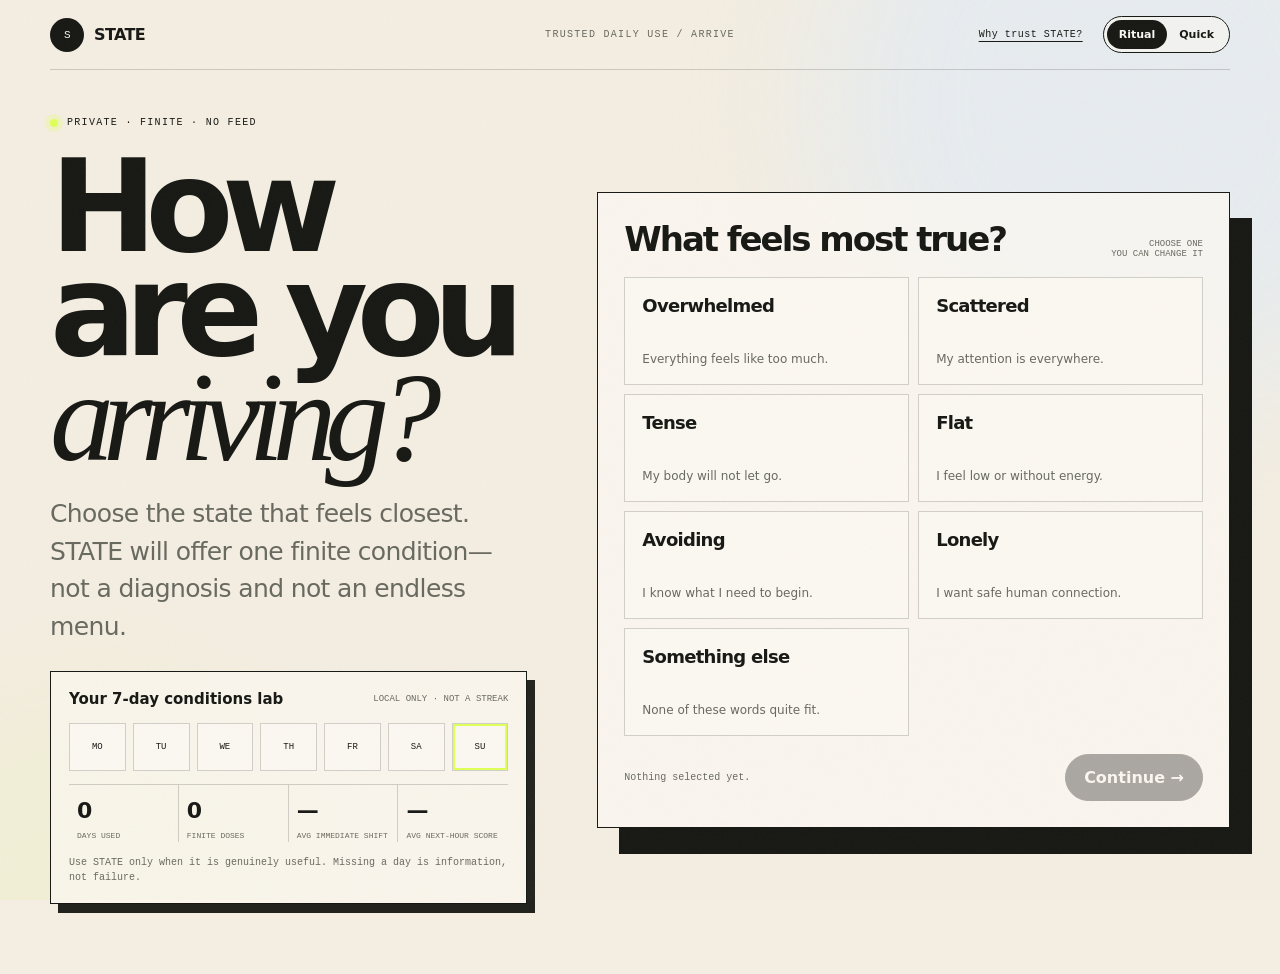
==== v65/index.html @ 9cf0ed74 "Build V6.5 trusted daily use experience" ====
<!doctype html>
<html lang="en">
<head>
  <meta charset="utf-8" />
  <meta name="viewport" content="width=device-width, initial-scale=1" />
  <meta name="description" content="STATE V6.5 Trusted Daily Use — one finite condition, transparent incentives, honest delayed evidence." />
  <meta name="theme-color" content="#f3ede1" />
  <title>STATE V6.5 — Trusted Daily Use</title>
  <style>
    :root{
      --paper:#f4eee2;--paper2:#fbf8f1;--ink:#171814;--muted:#68695f;--line:rgba(23,24,20,.18);
      --acid:#dfff57;--accent:#9bcaff;--accent2:#d8eaff;--shadow:0 28px 90px rgba(28,27,21,.14);
      --serif:Iowan Old Style,Baskerville,Georgia,serif;--mono:"SFMono-Regular",Consolas,monospace;
    }
    *{box-sizing:border-box}
    html{scroll-behavior:smooth}
    body{margin:0;background:var(--paper);color:var(--ink);font-family:Inter,ui-sans-serif,system-ui,-apple-system,"Segoe UI",sans-serif;min-height:100vh;overflow-x:hidden}
    button,input,textarea{font:inherit;color:inherit}
    button{cursor:pointer}
    a{color:inherit}
    .grain{position:fixed;inset:0;z-index:200;pointer-events:none;opacity:.035;background-image:url("data:image/svg+xml,%3Csvg xmlns='http://www.w3.org/2000/svg' width='180' height='180'%3E%3Cfilter id='n'%3E%3CfeTurbulence type='fractalNoise' baseFrequency='.82' numOctaves='3'/%3E%3C/filter%3E%3Crect width='100%25' height='100%25' filter='url(%23n)'/%3E%3C/svg%3E")}
    .ambient{position:fixed;inset:0;pointer-events:none;overflow:hidden}
    .ambient:before,.ambient:after{content:"";position:absolute;border-radius:50%;filter:blur(70px);opacity:.46;transition:background .5s ease}
    .ambient:before{width:48vw;height:48vw;background:var(--accent2);right:-12vw;top:-16vw}
    .ambient:after{width:34vw;height:34vw;background:rgba(223,255,87,.18);left:-10vw;bottom:-18vw}
    .shell{width:min(1180px,calc(100% - 40px));margin:auto;position:relative;z-index:1}
    .topbar{height:70px;display:grid;grid-template-columns:1fr auto 1fr;align-items:center;border-bottom:1px solid var(--line);position:relative;z-index:20}.top-actions{justify-self:end;display:flex;align-items:center;gap:9px}.trust-button{border:0;background:transparent;padding:9px 11px;font:10px var(--mono);letter-spacing:.05em;text-decoration:underline;text-underline-offset:4px}
    .brand{display:flex;align-items:center;gap:10px;font-weight:900;letter-spacing:-.04em}
    .mark{width:34px;height:34px;border-radius:50%;display:grid;place-items:center;background:var(--ink);color:var(--paper2);font:11px var(--mono)}
    .chapter{font:10px var(--mono);letter-spacing:.13em;text-transform:uppercase;color:var(--muted)}
    .mode-toggle{display:flex;border:1px solid var(--ink);border-radius:999px;padding:3px;background:rgba(251,248,241,.6)}
    .mode-toggle button{border:0;background:transparent;border-radius:999px;padding:8px 12px;font-size:11px;font-weight:850}
    .mode-toggle button.active{background:var(--ink);color:var(--paper2)}
    .screen{min-height:calc(100vh - 70px);display:grid;align-items:center;padding:46px 0 70px}
    .screen.hidden{display:none}
    .arrival-grid{display:grid;grid-template-columns:.86fr 1.14fr;gap:70px;align-items:center}
    .eyebrow,.micro{font:10px/1.45 var(--mono);letter-spacing:.13em;text-transform:uppercase}
    .eyebrow{display:flex;align-items:center;gap:9px}
    .eyebrow:before{content:"";width:8px;height:8px;border-radius:50%;background:var(--acid);box-shadow:0 0 0 5px rgba(223,255,87,.24)}
    h1{font-size:clamp(70px,10vw,132px);line-height:.82;letter-spacing:-.09em;margin:24px 0}
    h1 em{font-family:var(--serif);font-weight:400}
    .lead{font-size:clamp(19px,2vw,25px);line-height:1.5;color:var(--muted);letter-spacing:-.025em;max-width:650px}
    .selector{border:1px solid var(--ink);background:rgba(251,248,241,.78);box-shadow:22px 26px 0 var(--ink);padding:26px}
    .selector-head{display:flex;justify-content:space-between;gap:20px;align-items:end;margin-bottom:18px}
    .selector-head h2{font-size:34px;letter-spacing:-.06em;margin:0}
    .selector-head span{font:9px var(--mono);color:var(--muted);text-align:right}
    .state-list{display:grid;grid-template-columns:1fr 1fr;gap:9px}
    .state-card{border:1px solid var(--line);background:var(--paper2);padding:17px;text-align:left;min-height:108px;display:flex;flex-direction:column;justify-content:space-between;transition:.18s;position:relative}
    .state-card:hover{transform:translateY(-2px);border-color:var(--ink)}
    .state-card:focus-visible{outline:3px solid var(--acid);outline-offset:3px}
    .state-card.selected{background:var(--accent);border-color:var(--ink);box-shadow:6px 7px 0 var(--ink)}
    .state-card.selected:after{content:"✓";position:absolute;right:13px;top:11px;width:24px;height:24px;border-radius:50%;background:var(--ink);color:var(--paper2);display:grid;place-items:center;font-size:11px}
    .state-card strong{font-size:18px;letter-spacing:-.04em}
    .state-card span{font-size:12px;color:var(--muted);line-height:1.35;max-width:190px}
    .other-input{display:none;margin-top:10px}
    .other-input.show{display:block}
    .other-input textarea{width:100%;min-height:84px;border:1px solid var(--ink);background:var(--paper2);padding:13px;resize:vertical}
    .selector-actions{display:flex;align-items:center;justify-content:space-between;gap:14px;margin-top:18px}
    .hint{font:10px var(--mono);color:var(--muted)}
    .button{border:1px solid var(--ink);border-radius:999px;background:transparent;padding:13px 18px;font-weight:850;transition:.18s}
    .button:hover:not(:disabled){transform:translateY(-2px)}
    .button.primary{background:var(--ink);color:var(--paper2)}
    .button.acid{background:var(--acid)}
    .button:disabled{opacity:.35;cursor:not-allowed}
    .recognition-grid,.recommend-grid,.return-grid{display:grid;grid-template-columns:1fr 1fr;gap:64px;align-items:center}
    .recognition-copy h2,.recommend-copy h2,.return-copy h2{font-size:clamp(56px,7vw,94px);line-height:.9;letter-spacing:-.08em;margin:22px 0}
    .recognition-copy p,.recommend-copy p,.return-copy p{font-size:19px;line-height:1.6;color:var(--muted)}
    .room-scene{height:600px;border:1px solid var(--ink);position:relative;overflow:hidden;background:linear-gradient(160deg,var(--accent2),var(--paper2) 72%);box-shadow:var(--shadow)}
    .window{position:absolute;left:8%;top:9%;width:46%;height:44%;border:2px solid var(--ink);background:linear-gradient(145deg,#dbeeff,#f7efcc)}
    .window:before,.window:after{content:"";position:absolute;background:var(--ink)}
    .window:before{width:2px;height:100%;left:50%}.window:after{height:2px;width:100%;top:50%}
    .light{position:absolute;left:25%;top:31%;width:75%;height:55%;background:linear-gradient(130deg,rgba(255,244,195,.6),transparent 65%);clip-path:polygon(0 0,100% 33%,88% 100%,12% 82%)}
    .bench{position:absolute;left:12%;right:12%;bottom:15%;height:16%;background:#bc835f;border:2px solid var(--ink);box-shadow:12px 14px 0 var(--ink)}
    .vessel{position:absolute;right:16%;bottom:24%;width:168px;height:248px;border:2px solid var(--ink);border-radius:84px 84px 28px 28px;background:linear-gradient(150deg,var(--paper2),var(--accent));box-shadow:14px 17px 0 var(--ink);display:flex;flex-direction:column;align-items:center;justify-content:center;text-align:center;padding:16px;transform:rotate(2deg)}
    .vessel:before{content:"";position:absolute;top:-26px;width:70px;height:36px;border:2px solid var(--ink);background:var(--paper2)}
    .vessel small{font:9px var(--mono)}.vessel b{font-size:38px;letter-spacing:-.07em;margin:14px 0 0}.vessel strong{font:82px/.8 var(--serif);font-weight:400}.vessel span{font:9px var(--mono)}
    .recommend-card{border:1px solid var(--ink);background:var(--paper2);padding:28px;box-shadow:18px 21px 0 var(--ink)}
    .formula-lockup{display:grid;grid-template-columns:1fr auto;align-items:end;border-bottom:1px solid var(--line);padding-bottom:22px}
    .formula-lockup strong{font-size:56px;line-height:.85;letter-spacing:-.075em}
    .formula-lockup .number{font:96px/.75 var(--serif)}
    .formula-unit{margin:18px 0;font:10px var(--mono);letter-spacing:.1em}
    .dose-options{display:grid;grid-template-columns:1fr 1fr;gap:9px;margin-top:24px}
    .dose-option{border:1px solid var(--ink);background:transparent;padding:17px;text-align:left}
    .dose-option.active{background:var(--acid);box-shadow:5px 6px 0 var(--ink)}
    .dose-option strong{display:block}.dose-option span{font-size:12px;color:var(--muted)}
    .science-drawer{margin-top:14px;border-top:1px solid var(--line)}
    .science-drawer summary{list-style:none;padding:16px 0;font-weight:850;cursor:pointer}
    .science-drawer summary::-webkit-details-marker{display:none}
    .science-content{display:grid;grid-template-columns:1fr 1fr;gap:12px;padding-bottom:8px}
    .science-block{border:1px solid var(--line);padding:15px;background:rgba(155,202,255,.14)}
    .science-block b{display:block;margin-bottom:8px}.science-block p,.science-block a{font-size:12px;line-height:1.55;color:var(--muted)}
    .before-box{margin:20px 0 0;border-top:1px solid var(--line);padding-top:18px}
    .range-row{display:grid;grid-template-columns:1fr 44px;align-items:center;gap:12px}
    input[type="range"]{width:100%;accent-color:var(--ink)}
    output{width:42px;height:42px;border:1px solid var(--ink);border-radius:50%;display:grid;place-items:center;font-weight:900}
    .practice{position:fixed;inset:0;z-index:500;background:#10130f;color:#f8f4ea;display:grid;grid-template-rows:auto 1fr auto;padding:24px 28px;overflow:hidden}
    .practice.hidden{display:none}
    .practice-top,.practice-bottom{display:flex;align-items:center;justify-content:space-between;gap:20px}
    .practice-brand{display:flex;align-items:center;gap:9px;font-weight:900}
    .practice-brand i{width:30px;height:30px;border-radius:50%;background:var(--acid);color:#10130f;display:grid;place-items:center;font:10px var(--mono);font-style:normal}
    .practice-time{font:13px var(--mono);letter-spacing:.12em}
    .practice-exit{border:0;background:transparent;color:rgba(248,244,234,.7);font-size:12px}
    .practice-main{display:grid;place-items:center;text-align:center;min-height:0}
    .practice-core{display:flex;flex-direction:column;align-items:center}
    .orb-wrap{width:min(55vh,420px);height:min(55vh,420px);display:grid;place-items:center;position:relative}
    .orb-ring{position:absolute;inset:0;border:1px solid rgba(248,244,234,.25);border-radius:50%}
    .orb-ring:before,.orb-ring:after{content:"";position:absolute;border-radius:50%;border:1px solid rgba(248,244,234,.15)}
    .orb-ring:before{inset:13%}.orb-ring:after{inset:28%}
    .orb{width:48%;height:48%;border-radius:50%;background:radial-gradient(circle at 35% 30%,#eef8ff,var(--accent));box-shadow:0 0 80px rgba(155,202,255,.35);transition:transform 1s linear,background .5s}
    .practice[data-phase="inhale"] .orb{transform:scale(1.42)}
    .practice[data-phase="exhale"] .orb{transform:scale(.82)}
    .phase{position:absolute;display:grid;gap:5px}
    .phase span{font:10px var(--mono);letter-spacing:.16em}.phase strong{font:74px/.8 var(--serif);font-weight:400}
    .practice-guidance{font:clamp(24px,3vw,42px)/1.15 var(--serif);max-width:800px;margin:22px 0 0}
    .practice-sub{font-size:13px;color:rgba(248,244,234,.55);margin-top:12px}
    .practice-bottom{justify-content:center}
    .practice .button{border-color:#f8f4ea;color:#f8f4ea}
    .practice .button.acid{border-color:#10130f;color:#10130f}
    .return-card{border:1px solid var(--ink);background:var(--paper2);padding:28px;box-shadow:18px 21px 0 var(--ink)}
    .question{margin-bottom:22px}
    .question label,.question legend{display:block;font-weight:850;margin-bottom:10px}
    .score-row{display:grid;grid-template-columns:repeat(5,1fr);gap:7px}
    .score-row input{position:absolute;opacity:0}
    .score-row span{height:46px;border:1px solid var(--line);display:grid;place-items:center}
    .score-row input:checked+span{background:var(--acid);border-color:var(--ink)}
    textarea.note{width:100%;min-height:90px;border:1px solid var(--ink);background:var(--paper);padding:13px;resize:vertical}
    .door-stage{height:560px;position:relative;background:linear-gradient(160deg,var(--accent2),var(--paper2));border:1px solid var(--ink);overflow:hidden}
    .open-door{position:absolute;left:50%;bottom:0;transform:translateX(-50%);width:210px;height:380px;border:3px solid var(--ink);border-bottom:0;border-radius:105px 105px 0 0;background:#12140f;box-shadow:0 0 0 16px rgba(255,255,255,.28),0 0 100px rgba(223,255,87,.35)}
    .open-door:after{content:"";position:absolute;inset:28px;background:linear-gradient(180deg,#dfff57,#fff5bc 58%,#f5b779)}
    .door-floor{position:absolute;left:0;right:0;bottom:0;height:23%;background:#c7916d;border-top:2px solid var(--ink)}
    .final{position:fixed;inset:0;z-index:800;background:#11140f;color:#f8f4ea;display:grid;place-items:center;text-align:center;padding:30px}
    .final.hidden{display:none}
    .final h2{font:clamp(60px,10vw,120px)/.88 var(--serif);letter-spacing:-.06em;margin:24px 0}
    .final p{color:rgba(248,244,234,.65);font-size:18px;line-height:1.6}
    .toast{position:fixed;left:50%;bottom:22px;transform:translate(-50%,20px);background:var(--ink);color:var(--paper2);padding:12px 16px;border-radius:999px;font-size:12px;opacity:0;pointer-events:none;transition:.2s;z-index:1000}
    .toast.show{opacity:1;transform:translate(-50%,0)}
    @media(max-width:900px){
      .topbar{grid-template-columns:1fr auto}.chapter{display:none}
      .arrival-grid,.recognition-grid,.recommend-grid,.return-grid{grid-template-columns:1fr;gap:34px}
      .screen{align-items:start;padding-top:35px}.room-scene,.door-stage{height:470px}
      .state-list{grid-template-columns:1fr}.selector{box-shadow:10px 12px 0 var(--ink)}
      h1{font-size:clamp(64px,18vw,100px)}.mode-toggle button{padding:8px}
      .science-content,.dose-options{grid-template-columns:1fr}
    }
    @media(max-width:560px){
      .shell{width:min(100% - 24px,1180px)}.topbar{height:62px}
      .mode-toggle button{font-size:9px}.screen{min-height:calc(100vh - 62px)}
      .selector{padding:18px}.selector-head{display:block}.selector-head span{display:block;text-align:left;margin-top:8px}
      .recognition-copy h2,.recommend-copy h2,.return-copy h2{font-size:56px}
      .room-scene{height:390px}.vessel{width:130px;height:205px;right:10%}.vessel strong{font-size:64px}
      .practice{padding:18px 14px}.practice-top{align-items:flex-start}.practice-bottom{flex-wrap:wrap}
      .orb-wrap{width:86vw;height:86vw}.practice-guidance{font-size:26px}
    }
    @media(prefers-reduced-motion:reduce){*{scroll-behavior:auto!important;animation:none!important;transition:none!important}.orb{transition:none}}

    .evidence-card{margin-top:26px;border:1px solid var(--ink);background:rgba(251,248,241,.7);padding:18px;max-width:650px;box-shadow:8px 9px 0 rgba(23,24,20,.95)}
    .evidence-head{display:flex;align-items:center;justify-content:space-between;gap:15px}.evidence-head b{font-size:15px}.evidence-head span{font:9px var(--mono);color:var(--muted)}
    .week-dots{display:grid;grid-template-columns:repeat(7,1fr);gap:7px;margin:15px 0 13px}.week-day{min-height:48px;border:1px solid var(--line);display:grid;place-items:center;text-align:center;background:var(--paper2);font:9px/1.25 var(--mono);position:relative}.week-day.used{background:var(--accent);border-color:var(--ink)}.week-day.today{box-shadow:inset 0 0 0 2px var(--acid)}
    .evidence-metrics{display:grid;grid-template-columns:repeat(4,1fr);border-top:1px solid var(--line)}.evidence-metric{padding:13px 8px 0;border-right:1px solid var(--line)}.evidence-metric:last-child{border-right:0}.evidence-metric strong{display:block;font-size:22px;letter-spacing:-.05em}.evidence-metric span{font:8px var(--mono);color:var(--muted);text-transform:uppercase}
    .evidence-note{font:10px/1.5 var(--mono);color:var(--muted);margin:13px 0 0}
    .followup-card{margin-top:18px;border:1px solid var(--ink);background:var(--ink);color:var(--paper2);padding:18px;max-width:650px;box-shadow:8px 9px 0 var(--acid)}.followup-card.hidden{display:none}.followup-card h3{font:32px/1 var(--serif);font-weight:400;margin:11px 0}.followup-card p{color:rgba(251,248,241,.66);line-height:1.5;margin:8px 0}.hour-score{display:grid;grid-template-columns:repeat(5,1fr);gap:6px;margin:15px 0}.hour-score button{border:1px solid rgba(251,248,241,.36);background:transparent;color:var(--paper2);min-height:44px}.hour-score button.selected{background:var(--acid);color:var(--ink);border-color:var(--acid)}.followup-card textarea{width:100%;min-height:64px;background:rgba(255,255,255,.06);border:1px solid rgba(251,248,241,.36);color:var(--paper2);padding:11px;resize:vertical}.followup-card .button{border-color:var(--paper2);color:var(--paper2);margin-top:10px}.followup-card .button:disabled{opacity:.3}.followup-wait{font:10px var(--mono);color:var(--acid);margin-top:12px}
    .trust-overlay{position:fixed;inset:0;z-index:1200;background:rgba(17,20,15,.82);backdrop-filter:blur(15px);display:grid;place-items:center;padding:22px}.trust-overlay.hidden{display:none}.trust-sheet{width:min(980px,100%);max-height:min(860px,92vh);overflow:auto;background:var(--paper2);border:1px solid var(--ink);box-shadow:22px 26px 0 var(--ink);padding:30px;position:relative}.trust-close{position:sticky;float:right;top:0;width:42px;height:42px;border:1px solid var(--ink);border-radius:50%;background:var(--paper2);z-index:2}.trust-hero{padding:18px 0 30px;border-bottom:1px solid var(--line)}.trust-hero h2{font-size:clamp(50px,7vw,88px);line-height:.86;letter-spacing:-.075em;margin:15px 0}.trust-hero p{font-size:19px;line-height:1.55;color:var(--muted);max-width:760px}.trust-grid{display:grid;grid-template-columns:repeat(3,1fr);gap:9px;margin:22px 0}.trust-principle{border:1px solid var(--ink);padding:17px;min-height:165px}.trust-principle:nth-child(1),.trust-principle:nth-child(4){background:var(--accent2)}.trust-principle:nth-child(2),.trust-principle:nth-child(5){background:#eef4c7}.trust-principle:nth-child(3),.trust-principle:nth-child(6){background:#f5d6ca}.trust-principle span{font:9px var(--mono)}.trust-principle b{display:block;font-size:22px;letter-spacing:-.05em;margin:16px 0 8px}.trust-principle p{font-size:13px;line-height:1.5;margin:0;color:var(--muted)}.data-contract{border:1px solid var(--ink);display:grid;grid-template-columns:1fr 1fr;margin-top:18px}.data-contract>div{padding:20px}.data-contract>div:first-child{border-right:1px solid var(--ink);background:#dff0df}.data-contract>div:last-child{background:#f3d0c7}.data-contract h3{font-size:25px;letter-spacing:-.05em;margin:0 0 13px}.data-contract ul{padding-left:18px;line-height:1.65;color:var(--muted)}
    .trust-footer{display:flex;justify-content:space-between;gap:18px;align-items:center;border-top:1px solid var(--line);padding-top:20px;margin-top:22px}.trust-footer p{font:10px/1.5 var(--mono);color:var(--muted);max-width:620px}
    .immediate-label{font-size:12px;color:var(--muted);margin-top:6px}
    @media(max-width:900px){.top-actions{gap:2px}.trust-button{display:none}.evidence-metrics{grid-template-columns:1fr 1fr}.evidence-metric:nth-child(2){border-right:0}.evidence-metric:nth-child(-n+2){padding-bottom:10px;border-bottom:1px solid var(--line)}.trust-grid{grid-template-columns:1fr 1fr}.data-contract{grid-template-columns:1fr}.data-contract>div:first-child{border-right:0;border-bottom:1px solid var(--ink)}}
    @media(max-width:560px){.evidence-card,.followup-card{box-shadow:5px 6px 0 var(--ink)}.week-day{min-height:40px}.trust-sheet{padding:18px;box-shadow:10px 12px 0 var(--ink)}.trust-grid{grid-template-columns:1fr}.trust-footer{display:block}.topbar{grid-template-columns:1fr auto}.top-actions{grid-column:2}.mode-toggle button{padding:8px 7px}}

  </style>
</head>
<body>
<div class="grain"></div><div class="ambient"></div>
<div class="shell">
  <header class="topbar">
    <div class="brand"><span class="mark">S</span><span>STATE</span></div>
    <div class="chapter" id="chapter">TRUSTED DAILY USE / ARRIVE</div>
    <div class="top-actions">
      <button class="trust-button" type="button" id="openTrust">Why trust STATE?</button>
      <div class="mode-toggle" aria-label="Experience mode">
        <button type="button" class="active" data-mode="ritual">Ritual</button>
        <button type="button" data-mode="quick">Quick</button>
      </div>
    </div>
  </header>

  <main>
    <section class="screen" id="arrival">
      <div class="arrival-grid">
        <div>
          <div class="eyebrow">PRIVATE · FINITE · NO FEED</div>
          <h1>How are you<br><em>arriving?</em></h1>
          <p class="lead">Choose the state that feels closest. STATE will offer one finite condition—not a diagnosis and not an endless menu.</p>
          <section class="evidence-card" aria-label="Private seven-day evidence">
            <div class="evidence-head"><b>Your 7-day conditions lab</b><span>LOCAL ONLY · NOT A STREAK</span></div>
            <div class="week-dots" id="weekDots"></div>
            <div class="evidence-metrics">
              <div class="evidence-metric"><strong id="metricDays">0</strong><span>days used</span></div>
              <div class="evidence-metric"><strong id="metricSessions">0</strong><span>finite doses</span></div>
              <div class="evidence-metric"><strong id="metricShift">—</strong><span>avg immediate shift</span></div>
              <div class="evidence-metric"><strong id="metricHour">—</strong><span>avg next-hour score</span></div>
            </div>
            <p class="evidence-note" id="evidenceInsight">Use STATE only when it is genuinely useful. Missing a day is information, not failure.</p>
          </section>
          <section class="followup-card hidden" id="followupCard" aria-live="polite">
            <div class="micro" style="color:var(--acid)">DELAYED EVIDENCE · THE HONEST PART</div>
            <h3>How was the hour after <span id="followupFormula">your dose</span>?</h3>
            <p id="followupContext">Do not rate the promise. Rate the hour you actually lived.</p>
            <div class="hour-score" id="hourScore" aria-label="Next-hour usefulness score">
              <button type="button" data-hour-score="1">1</button><button type="button" data-hour-score="2">2</button><button type="button" data-hour-score="3">3</button><button type="button" data-hour-score="4">4</button><button type="button" data-hour-score="5">5</button>
            </div>
            <textarea id="hourNote" placeholder="What happened in the real hour? (optional)"></textarea>
            <button class="button" type="button" id="saveHourReview" disabled>Save next-hour review</button>
            <div class="followup-wait" id="followupWait"></div>
          </section>
        </div>
        <div class="selector">
          <div class="selector-head"><h2>What feels most true?</h2><span>CHOOSE ONE<br>YOU CAN CHANGE IT</span></div>
          <div class="state-list" id="stateList">
            <button class="state-card" data-state="overwhelmed"><strong>Overwhelmed</strong><span>Everything feels like too much.</span></button>
            <button class="state-card" data-state="scattered"><strong>Scattered</strong><span>My attention is everywhere.</span></button>
            <button class="state-card" data-state="tense"><strong>Tense</strong><span>My body will not let go.</span></button>
            <button class="state-card" data-state="flat"><strong>Flat</strong><span>I feel low or without energy.</span></button>
            <button class="state-card" data-state="avoidant"><strong>Avoiding</strong><span>I know what I need to begin.</span></button>
            <button class="state-card" data-state="lonely"><strong>Lonely</strong><span>I want safe human connection.</span></button>
            <button class="state-card" data-state="other"><strong>Something else</strong><span>None of these words quite fit.</span></button>
          </div>
          <div class="other-input" id="otherInput"><textarea id="otherText" placeholder="A few private words about what is here…"></textarea></div>
          <div class="selector-actions">
            <span class="hint" id="selectionHint">Nothing selected yet.</span>
            <button class="button primary" id="continueButton" disabled>Continue →</button>
          </div>
        </div>
      </div>
    </section>

    <section class="screen hidden" id="recognition">
      <div class="recognition-grid">
        <div class="recognition-copy">
          <div class="eyebrow">RECOGNITION BEFORE ADVICE</div>
          <h2 id="recognitionTitle">You do not need to solve everything from here.</h2>
          <p id="recognitionText">Let us create a little more space before deciding what comes next.</p>
          <div style="display:flex;gap:10px;flex-wrap:wrap;margin-top:28px">
            <button class="button" id="backToStates">← Choose again</button>
            <button class="button primary" id="seeCondition">See one condition →</button>
          </div>
        </div>
        <div class="room-scene" aria-hidden="true">
          <div class="window"></div><div class="light"></div><div class="bench"></div>
          <div class="vessel"><small>STATE / DAILY DOSE</small><b id="sceneName">CALM</b><strong id="sceneNumber">10</strong><span id="sceneUnit">GUIDED EXHALE</span></div>
        </div>
      </div>
    </section>

    <section class="screen hidden" id="recommendation">
      <div class="recommend-grid">
        <div class="recommend-copy">
          <div class="eyebrow">ONE RECOMMENDED CONDITION</div>
          <h2 id="recommendTitle">Create a little more space.</h2>
          <p id="recommendDescription">A gentle body-first practice using a comfortable longer exhale, sensory orientation and a clear return.</p>
          <button class="button" id="backRecognition">← Back</button>
        </div>
        <div class="recommend-card">
          <div class="formula-lockup"><strong id="formulaName">CALM</strong><span class="number" id="formulaNumber">10</span></div>
          <div class="formula-unit" id="formulaUnit">GUIDED EXHALE · 10 MINUTES</div>
          <div class="dose-options" id="doseOptions">
            <button class="dose-option active" data-seconds="60"><strong>Quick dose</strong><span>60 seconds</span></button>
            <button class="dose-option" data-seconds="600"><strong>Full dose</strong><span id="fullDoseLabel">10 minutes</span></button>
          </div>
          <div class="before-box">
            <label for="beforeIntensity"><strong>How intense is this state now?</strong></label>
            <div class="range-row"><input id="beforeIntensity" type="range" min="1" max="10" value="7"><output id="beforeValue">7</output></div>
          </div>
          <details class="science-drawer">
            <summary>Understand why + sources ↓</summary>
            <div class="science-content">
              <div class="science-block"><b>Likely mechanism</b><p id="scienceClaim">A comfortable longer exhale may influence breathing pace and cardiac autonomic regulation. Individual comfort matters.</p><a id="scienceSource" href="https://pubmed.ncbi.nlm.nih.gov/36630953/" target="_blank" rel="noreferrer">Source example ↗</a></div>
              <div class="science-block"><b>Not measured</b><p>STATE did not measure hormones, neurotransmitters or brain activation. Your rating is personal evidence, not a medical result.</p></div>
            </div>
          </details>
          <button class="button acid" id="beginDose" style="width:100%;margin-top:20px">Begin 60-second dose →</button>
        </div>
      </div>
    </section>

    <section class="screen hidden" id="return">
      <div class="return-grid">
        <div class="return-copy">
          <div class="eyebrow">RETURN TO REAL LIFE</div>
          <h2>What<br><em>changed?</em></h2>
          <p>No forced positivity. A useful system learns from the sessions that did not help, too.</p>
        </div>
        <form class="return-card" id="reflectionForm">
          <div class="question"><label for="afterIntensity">How intense is the state now?</label><div class="range-row"><input id="afterIntensity" type="range" min="1" max="10" value="5"><output id="afterValue">5</output></div></div>
          <fieldset class="question" style="border:0;padding:0"><legend>How useful does this dose feel right now?</legend><p class="immediate-label">The next-hour result is asked later, when you can answer honestly.</p><div class="score-row">
            <label><input type="radio" name="immediateScore" value="1"><span>1</span></label><label><input type="radio" name="immediateScore" value="2"><span>2</span></label>
            <label><input type="radio" name="immediateScore" value="3" checked><span>3</span></label><label><input type="radio" name="immediateScore" value="4"><span>4</span></label>
            <label><input type="radio" name="immediateScore" value="5"><span>5</span></label>
          </div></fieldset>
          <fieldset class="question" style="border:0;padding:0"><legend>Would you have opened STATE today without testing the prototype?</legend><div class="score-row" style="grid-template-columns:repeat(3,1fr)">
            <label><input type="radio" name="genuineUse" value="yes"><span>Yes</span></label>
            <label><input type="radio" name="genuineUse" value="unsure" checked><span>Unsure</span></label>
            <label><input type="radio" name="genuineUse" value="no"><span>No</span></label>
          </div></fieldset>
          <div class="question"><label for="note">What helped or got in the way? <span style="font-weight:400">(optional)</span></label><textarea class="note" id="note" placeholder="Stored only in this browser."></textarea></div>
          <button class="button primary" type="submit" style="width:100%">Save honest result →</button>
        </form>
      </div>
    </section>

    <section class="screen hidden" id="door">
      <div class="return-grid">
        <div class="return-copy">
          <div class="eyebrow">THE OPEN DOOR</div>
          <h2>Take the state<br><em>with you.</em></h2>
          <p id="exitCopy">Choose the next kind action, not the fastest reaction. STATE has nothing else to sell you right now.</p>
          <button class="button acid" id="leaveState">Leave STATE →</button>
        </div>
        <div class="door-stage" aria-hidden="true"><div class="door-floor"></div><div class="open-door"></div></div>
      </div>
    </section>
  </main>
</div>

<section class="practice hidden" id="practice" aria-hidden="true" data-phase="inhale">
  <div class="practice-top">
    <div class="practice-brand"><i>S</i><span id="practiceFormula">CALM 10</span></div>
    <div class="practice-time" id="practiceTime">01:00</div>
    <button class="practice-exit" id="exitPractice">End gently</button>
  </div>
  <div class="practice-main">
    <div class="practice-core">
      <div class="orb-wrap">
        <div class="orb-ring"></div><div class="orb"></div>
        <div class="phase"><span id="phaseLabel">INHALE</span><strong id="phaseCount">4</strong></div>
      </div>
      <p class="practice-guidance" id="practiceGuidance">Inhale gently. Do not pull in more air than feels easy.</p>
      <p class="practice-sub" id="practiceSub">No holds · nothing to achieve · return to natural breathing if uncomfortable</p>
    </div>
  </div>
  <div class="practice-bottom">
    <button class="button" id="pauseDose">Pause</button>
    <button class="button acid" id="completeDose">Complete early</button>
  </div>
</section>

<section class="final hidden" id="final">
  <div>
    <span class="mark" style="margin:auto;background:var(--acid);color:var(--ink)">S</span>
    <div class="micro" style="margin-top:25px">STATE HAS ENDED</div>
    <h2>Go use<br>the hour.</h2>
    <p>Close this tab. The next useful place is outside STATE.</p>
    <button class="button" style="border-color:#f8f4ea;color:#f8f4ea;margin-top:18px" onclick="location.reload()">Return later</button>
  </div>
</section>

<section class="trust-overlay hidden" id="trustOverlay" aria-hidden="true">
  <article class="trust-sheet" role="dialog" aria-modal="true" aria-labelledby="trustTitle">
    <button class="trust-close" type="button" id="closeTrust" aria-label="Close trust charter">×</button>
    <header class="trust-hero">
      <div class="eyebrow">INCENTIVE ALIGNMENT CHARTER</div>
      <h2 id="trustTitle">The business grows<br><em>when you become freer.</em></h2>
      <p>STATE is designed to help you create conditions outside the product. A buyer may fund access. They may not buy your inner life.</p>
    </header>
    <div class="trust-grid">
      <article class="trust-principle"><span>01</span><b>Freedom over retention</b><p>Less dependence can be a better outcome than more usage.</p></article>
      <article class="trust-principle"><span>02</span><b>Privacy over curiosity</b><p>Private states, notes and individual scores are not employer dashboards.</p></article>
      <article class="trust-principle"><span>03</span><b>Conditions over coping theatre</b><p>STATE must not help institutions preserve conditions that are predictably harmful.</p></article>
      <article class="trust-principle"><span>04</span><b>Evidence over spectacle</b><p>Claims need sources, limits and corrections. Personal change is not universal proof.</p></article>
      <article class="trust-principle"><span>05</span><b>Payment over participation theatre</b><p>Creators and reviewers receive clear terms, acceptance criteria and real compensation.</p></article>
      <article class="trust-principle"><span>06</span><b>Exit over lock-in</b><p>No streak shame, feed or next-dose upsell after completion.</p></article>
    </div>
    <section class="data-contract">
      <div><h3>What stays yours</h3><ul><li>Your selected state</li><li>Your private notes</li><li>Your individual before/after ratings</li><li>Your next-hour reviews</li><li>Your decision to stop using STATE</li></ul></div>
      <div><h3>What STATE refuses</h3><ul><li>Compulsory emotional check-ins</li><li>Individual wellbeing surveillance</li><li>Contracts paid by screen time</li><li>Manager access to private entries</li><li>Claims that exceed the evidence</li></ul></div>
    </section>
    <footer class="trust-footer">
      <p>This prototype stores sessions only in this browser. Production privacy, security, research and institutional contracts require independent legal and expert review.</p>
      <button class="button primary" type="button" id="trustUnderstood">Return to my dose</button>
    </footer>
  </article>
</section>

<div class="toast" id="toast"></div>

<script>
(() => {
  const $ = s => document.querySelector(s);
  const $$ = s => [...document.querySelectorAll(s)];
  const STORAGE_KEY = 'state-v65-sessions';
  const OLD_STORAGE_KEY = 'state-v63-sessions';
  const formulas = {
    overwhelmed:{name:'CALM',number:'10',minutes:10,unit:'GUIDED EXHALE',accent:'#9bcaff',accent2:'#d8eaff',
      recognition:'You do not need to solve everything from here.',recognitionText:'Let us create a little more space before deciding what comes next.',
      title:'Create a little more space.',description:'A gentle body-first practice using a comfortable longer exhale, sensory orientation and a clear return.',
      mode:'breath',science:'A comfortable longer exhale may influence breathing pace and cardiac autonomic regulation. Individual comfort matters.',
      source:'https://pubmed.ncbi.nlm.nih.gov/36630953/',exit:'Choose the next kind action, not the fastest reaction.'},
    scattered:{name:'FOCUS',number:'25',minutes:25,unit:'ONE VISIBLE OUTCOME',accent:'#ef8062',accent2:'#f6c9ba',
      recognition:'Your attention may need fewer doors, not more motivation.',recognitionText:'We will make one useful action more visible than the surrounding noise.',
      title:'Make one outcome visible.',description:'A finite focus room that names one observable result and removes unnecessary exits.',
      mode:'focus',science:'Reducing task scope and external distractions are behavioural mechanisms. STATE does not claim to read attention networks.',
      source:'../docs/v6-source-standard.md',exit:'Open the exact place where the next useful action begins.'},
    tense:{name:'RELEASE',number:'05',minutes:5,unit:'BODY SOFTENING',accent:'#ee785f',accent2:'#f5c7b9',
      recognition:'Your body may be carrying the conversation for you.',recognitionText:'Before asking the mind for answers, let the muscles receive a different message.',
      title:'Let the body put something down.',description:'A gentle sequence for jaw, shoulders, hands and breath—without forcing relaxation.',
      mode:'release',science:'Voluntary awareness and release may change perceived tension. STATE does not measure muscle activity or clinical symptoms.',
      source:'../docs/v6-source-standard.md',exit:'Carry less unnecessary effort into the next moment.'},
    flat:{name:'WALK',number:'20',minutes:20,unit:'MOVEMENT + PERSPECTIVE',accent:'#9ed0a8',accent2:'#d8eadc',
      recognition:'You may not need a better thought before you move.',recognitionText:'Let light, rhythm and a changing horizon meet you outside the screen.',
      title:'Let the world move around you.',description:'An outdoor walking ritual combining movement, visual distance and a deliberate break from fixation.',
      mode:'walk',science:'Walking combines physical activity, changing sensory input and environmental context. Effects depend on duration, setting and the person.',
      source:'../docs/v6-source-standard.md',exit:'Stand up, find daylight if available, and let the first steps happen.'},
    avoidant:{name:'COURAGE',number:'01',minutes:15,unit:'ONE BRAVE ACT',accent:'#c7b7ff',accent2:'#e7e0ff',
      recognition:'Fear does not need to disappear before action begins.',recognitionText:'We will shrink the threshold until the first honest movement fits inside this minute.',
      title:'Cross one visible threshold.',description:'A tiny-action ritual for beginning the necessary thing while fear is still present.',
      mode:'courage',science:'Approach behaviour can reduce avoidance over time, but safety, consent and context determine whether an action is appropriate.',
      source:'../docs/v6-source-standard.md',exit:'Let the completed first step remain real.'},
    lonely:{name:'CONNECT',number:'02',minutes:20,unit:'TWO REAL QUESTIONS',accent:'#e9ca6d',accent2:'#f6eac0',
      recognition:'Longing for connection is not a personal defect.',recognitionText:'Let us make one safe bridge toward another person—not an audience.',
      title:'Make one safe bridge.',description:'A consent-based invitation into honest attention, two real questions and listening without immediately fixing.',
      mode:'connect',science:'Perceived support and responsive listening are associated with wellbeing; this ritual cannot guarantee safety or repair.',
      source:'../docs/v6-source-standard.md',exit:'Choose one reasonably safe person and one pressure-free invitation.'},
    other:{name:'PAUSE',number:'02',minutes:2,unit:'NAME WHAT IS HERE',accent:'#b9c4ce',accent2:'#e1e6e9',
      recognition:'Not everything needs to fit a predefined label.',recognitionText:'We can begin by naming what is here without immediately turning it into a problem to solve.',
      title:'Give the experience a little shape.',description:'A short pause to name the present state, notice the body and choose one gentle next action.',
      mode:'pause',science:'Naming and describing experience can support reflection. STATE does not promise a fixed emotional reduction.',
      source:'../docs/v6-source-standard.md',exit:'Let one accurate sentence be enough for now.'}
  };
  let selectedState = null, current = formulas.overwhelmed, mode = localStorage.getItem('state-v65-mode') || localStorage.getItem('state-v63-mode') || 'ritual';
  let selectedSeconds = 60, remaining = 60, total = 60, timer = null, paused = false, startedAt = null, status = 'started';
  const screens = $$('.screen');
  const toast = msg => { const el=$('#toast'); el.textContent=msg; el.classList.add('show'); clearTimeout(window.__t); window.__t=setTimeout(()=>el.classList.remove('show'),2400); };
  const show = (id,label) => { screens.forEach(s=>s.classList.toggle('hidden',s.id!==id)); $('#chapter').textContent='TRUSTED DAILY USE / '+label; window.scrollTo({top:0,behavior:'smooth'}); };
  const format = s => `${String(Math.floor(Math.max(0,s)/60)).padStart(2,'0')}:${String(Math.max(0,s)%60).padStart(2,'0')}`;

  const loadSessions = () => {
    try {
      let items = JSON.parse(localStorage.getItem(STORAGE_KEY) || '[]');
      if (!items.length) {
        const old = JSON.parse(localStorage.getItem(OLD_STORAGE_KEY) || '[]');
        if (old.length) {
          items = old.map(item => ({...item, immediateScore:item.nextHourScore ?? null, nextHourScore:item.nextHourScore ?? null, migrated:true}));
          localStorage.setItem(STORAGE_KEY, JSON.stringify(items.slice(-150)));
        }
      }
      return Array.isArray(items) ? items : [];
    } catch { return []; }
  };
  const saveSessions = items => {
    try { localStorage.setItem(STORAGE_KEY, JSON.stringify(items.slice(-150))); } catch {}
  };
  const localDateKey = iso => {
    const d = new Date(iso);
    return `${d.getFullYear()}-${String(d.getMonth()+1).padStart(2,'0')}-${String(d.getDate()).padStart(2,'0')}`;
  };
  const lastSevenDays = () => {
    const result=[];
    for(let i=6;i>=0;i--){const d=new Date();d.setHours(12,0,0,0);d.setDate(d.getDate()-i);result.push(d)}
    return result;
  };
  function renderEvidence(){
    const items=loadSessions();
    const days=lastSevenDays();
    const keys=new Set(items.map(item=>localDateKey(item.finishedAt || item.startedAt)));
    $('#weekDots').innerHTML=days.map(d=>{
      const key=localDateKey(d.toISOString()), used=keys.has(key), today=key===localDateKey(new Date().toISOString());
      const label=d.toLocaleDateString(undefined,{weekday:'short'}).slice(0,2).toUpperCase();
      return `<div class="week-day${used?' used':''}${today?' today':''}"><span>${label}</span></div>`;
    }).join('');
    const recent=items.filter(item=>new Date(item.finishedAt || item.startedAt)>=new Date(Date.now()-7*86400000));
    const usedDays=new Set(recent.map(item=>localDateKey(item.finishedAt || item.startedAt))).size;
    const shifts=recent.filter(item=>Number.isFinite(item.before)&&Number.isFinite(item.after)).map(item=>item.before-item.after);
    const hours=recent.filter(item=>Number.isFinite(item.nextHourScore)).map(item=>item.nextHourScore);
    $('#metricDays').textContent=usedDays;
    $('#metricSessions').textContent=recent.length;
    $('#metricShift').textContent=shifts.length?(shifts.reduce((a,b)=>a+b,0)/shifts.length).toFixed(1):'—';
    $('#metricHour').textContent=hours.length?(hours.reduce((a,b)=>a+b,0)/hours.length).toFixed(1):'—';
    const genuine=recent.filter(item=>item.genuineUse==='yes').length;
    if(!recent.length) $('#evidenceInsight').textContent='Use STATE only when it is genuinely useful. Missing a day is information, not failure.';
    else if(hours.length) $('#evidenceInsight').textContent=`${hours.length} delayed review${hours.length===1?'':'s'} completed. ${genuine} session${genuine===1?' was':'s were'} opened for a real need rather than prototype testing.`;
    else $('#evidenceInsight').textContent='Immediate shifts are visible. Next-hour evidence appears only after time has actually passed.';
  }
  let pendingReviewId=null, selectedHourScore=null;
  function renderFollowup(){
    const items=loadSessions();
    const unresolved=[...items].reverse().find(item=>item.finishedAt && !Number.isFinite(item.nextHourScore));
    const card=$('#followupCard');
    if(!unresolved){card.classList.add('hidden');return}
    pendingReviewId=unresolved.id || unresolved.finishedAt;
    card.classList.remove('hidden');
    $('#followupFormula').textContent=unresolved.formula || 'your dose';
    const dueAt=new Date(unresolved.finishedAt).getTime()+60*60*1000;
    const remainingMs=dueAt-Date.now();
    const buttons=$$('[data-hour-score]');
    selectedHourScore=null;buttons.forEach(b=>b.classList.remove('selected'));$('#saveHourReview').disabled=true;
    if(remainingMs>0){
      const minutes=Math.max(1,Math.ceil(remainingMs/60000));
      $('#followupContext').textContent='The immediate feeling is already saved. The real-world review opens after the hour has happened.';
      $('#followupWait').textContent=`Available in about ${minutes} minute${minutes===1?'':'s'}.`;
      buttons.forEach(b=>b.disabled=true);$('#hourNote').disabled=true;
    }else{
      $('#followupContext').textContent='Do not rate the promise. Rate the hour you actually lived.';
      $('#followupWait').textContent='1 = not useful · 5 = meaningfully improved the hour';
      buttons.forEach(b=>b.disabled=false);$('#hourNote').disabled=false;
    }
  }
  $$('[data-hour-score]').forEach(button=>button.addEventListener('click',()=>{
    if(button.disabled)return;
    selectedHourScore=Number(button.dataset.hourScore);
    $$('[data-hour-score]').forEach(b=>b.classList.toggle('selected',b===button));
    $('#saveHourReview').disabled=false;
  }));
  $('#saveHourReview').addEventListener('click',()=>{
    if(!selectedHourScore||!pendingReviewId)return;
    const items=loadSessions();
    const item=items.find(record=>(record.id||record.finishedAt)===pendingReviewId);
    if(item){item.nextHourScore=selectedHourScore;item.nextHourNote=$('#hourNote').value.trim();item.nextHourReviewedAt=new Date().toISOString();saveSessions(items)}
    $('#hourNote').value='';renderEvidence();renderFollowup();toast('Next-hour evidence saved privately.');
  });
  function openTrust(){
    $('#trustOverlay').classList.remove('hidden');$('#trustOverlay').setAttribute('aria-hidden','false');document.body.style.overflow='hidden';$('#closeTrust').focus();
  }
  function closeTrust(){
    $('#trustOverlay').classList.add('hidden');$('#trustOverlay').setAttribute('aria-hidden','true');document.body.style.overflow='';
  }
  $('#openTrust').addEventListener('click',openTrust);$('#closeTrust').addEventListener('click',closeTrust);$('#trustUnderstood').addEventListener('click',closeTrust);
  $('#trustOverlay').addEventListener('click',e=>{if(e.target===$('#trustOverlay'))closeTrust()});

  function setMode(next){
    mode=next; localStorage.setItem('state-v65-mode',mode);
    $$('[data-mode]').forEach(b=>b.classList.toggle('active',b.dataset.mode===mode));
  }
  $$('[data-mode]').forEach(b=>b.addEventListener('click',()=>setMode(b.dataset.mode))); setMode(mode);

  $$('.state-card').forEach(card=>card.addEventListener('click',()=>{
    selectedState=card.dataset.state; current=formulas[selectedState];
    $$('.state-card').forEach(c=>{c.classList.toggle('selected',c===card);c.setAttribute('aria-pressed',c===card?'true':'false')});
    $('#otherInput').classList.toggle('show',selectedState==='other');
    $('#selectionHint').textContent=`Selected: ${card.querySelector('strong').textContent}`;
    $('#continueButton').disabled=false;
    document.documentElement.style.setProperty('--accent',current.accent);document.documentElement.style.setProperty('--accent2',current.accent2);
  }));

  $('#continueButton').addEventListener('click',()=>{
    if(!selectedState)return;
    updateFormula();
    if(mode==='quick') show('recommendation','ONE CONDITION');
    else show('recognition','RECOGNITION');
  });
  $('#backToStates').addEventListener('click',()=>show('arrival','ARRIVE'));
  $('#seeCondition').addEventListener('click',()=>show('recommendation','ONE CONDITION'));
  $('#backRecognition').addEventListener('click',()=>show(mode==='quick'?'arrival':'recognition',mode==='quick'?'ARRIVE':'RECOGNITION'));

  function updateFormula(){
    $('#recognitionTitle').textContent=current.recognition;$('#recognitionText').textContent=current.recognitionText;
    $('#sceneName').textContent=current.name;$('#sceneNumber').textContent=current.number;$('#sceneUnit').textContent=current.unit;
    $('#recommendTitle').textContent=current.title;$('#recommendDescription').textContent=current.description;
    $('#formulaName').textContent=current.name;$('#formulaNumber').textContent=current.number;$('#formulaUnit').textContent=`${current.unit} · ${current.minutes} MINUTES`;
    $('#fullDoseLabel').textContent=`${current.minutes} minutes`;
    $$('.dose-option')[1].dataset.seconds=String(current.minutes*60);
    $('#scienceClaim').textContent=current.science;$('#scienceSource').href=current.source;
    $('#practiceFormula').textContent=`${current.name} ${current.number}`;
    document.documentElement.style.setProperty('--accent',current.accent);document.documentElement.style.setProperty('--accent2',current.accent2);
    chooseDose(60);
  }
  function chooseDose(seconds){
    selectedSeconds=seconds;
    $$('.dose-option').forEach(b=>b.classList.toggle('active',Number(b.dataset.seconds)===seconds));
    $('#beginDose').textContent=`Begin ${seconds===60?'60-second':'full'} dose →`;
  }
  $$('.dose-option').forEach(b=>b.addEventListener('click',()=>chooseDose(Number(b.dataset.seconds))));

  const before=$('#beforeIntensity'), after=$('#afterIntensity');
  before.addEventListener('input',()=>$('#beforeValue').textContent=before.value);
  after.addEventListener('input',()=>$('#afterValue').textContent=after.value);

  function guidance(){
    const elapsed=total-remaining;
    if(current.mode==='breath'){
      const cycle=elapsed%10, inhale=cycle<4, phase=inhale?'inhale':'exhale';
      $('#practice').dataset.phase=phase;$('#phaseLabel').textContent=phase.toUpperCase();
      $('#phaseCount').textContent=inhale?Math.max(1,4-cycle):Math.max(1,10-cycle);
      $('#practiceGuidance').textContent=inhale?'Inhale gently. Do not pull in more air than feels easy.':'Exhale softly and a little longer. Let the jaw and shoulders release.';
      $('#practiceSub').textContent='No holds · nothing to achieve · return to natural breathing if uncomfortable';
      return;
    }
    $('#practice').dataset.phase='inhale';$('#phaseLabel').textContent=current.name;$('#phaseCount').textContent=remaining;
    const copy={focus:'Open the exact place where the work begins. Choose only the next visible action.',release:'Notice jaw, shoulders and hands. Soften only what releases without force.',walk:'Stand up. Find daylight if available. Let the first steps happen before analysis.',courage:'Make the threshold smaller. Open it, dial it, or write the first honest line.',connect:'Choose one reasonably safe person. Write one specific, pressure-free invitation.',pause:'Name what is here in one accurate sentence. Nothing more is required.'};
    $('#practiceGuidance').textContent=copy[current.mode];$('#practiceSub').textContent='One finite condition · no performance · stop whenever needed';
  }
  function begin(){
    total=selectedSeconds; remaining=total; paused=false;status='active';startedAt=new Date().toISOString();
    $('#practice').classList.remove('hidden');$('#practice').setAttribute('aria-hidden','false');document.body.style.overflow='hidden';
    $('#practiceTime').textContent=format(remaining);$('#pauseDose').textContent='Pause';guidance();clearInterval(timer);
    timer=setInterval(()=>{if(paused)return;remaining--;$('#practiceTime').textContent=format(remaining);guidance();if(remaining<=0)finish('completed')},1000);
  }
  function finish(nextStatus){
    clearInterval(timer);status=nextStatus;$('#practice').classList.add('hidden');$('#practice').setAttribute('aria-hidden','true');document.body.style.overflow='';
    const b=Number(before.value);after.value=Math.max(1,b-2);$('#afterValue').textContent=after.value;show('return','RETURN');
  }
  $('#beginDose').addEventListener('click',begin);
  $('#pauseDose').addEventListener('click',()=>{paused=!paused;$('#pauseDose').textContent=paused?'Resume gently':'Pause'});
  $('#completeDose').addEventListener('click',()=>finish('completed-early'));
  $('#exitPractice').addEventListener('click',()=>{if(confirm('End the dose and continue to an honest reflection?'))finish('exited')});

  $('#reflectionForm').addEventListener('submit',e=>{
    e.preventDefault();const data=new FormData(e.currentTarget);
    const finishedAt=new Date().toISOString();
    const record={id:`${finishedAt}-${Math.random().toString(36).slice(2,8)}`,state:selectedState,other:selectedState==='other'?$('#otherText').value.trim():'',formula:`${current.name} ${current.number}`,mode,doseSeconds:total,status,startedAt,finishedAt,before:Number(before.value),after:Number(after.value),immediateScore:Number(data.get('immediateScore')),genuineUse:String(data.get('genuineUse')||'unsure'),nextHourScore:null,nextHourReviewedAt:null,note:$('#note').value.trim()};
    const items=loadSessions();items.push(record);saveSessions(items);renderEvidence();renderFollowup();
    $('#exitCopy').textContent=current.exit+' STATE has nothing else to sell you right now.';show('door','OPEN DOOR');toast('Immediate result saved. Next-hour evidence unlocks later.');
  });
  $('#leaveState').addEventListener('click',()=>{$('#final').classList.remove('hidden');document.body.style.overflow='hidden';document.title='STATE has ended — go use the hour'});
  window.addEventListener('beforeunload',e=>{if(status==='active'){e.preventDefault();e.returnValue=''}});
  renderEvidence();renderFollowup();setInterval(renderFollowup,60000);
})();
</script>
</body>
</html>
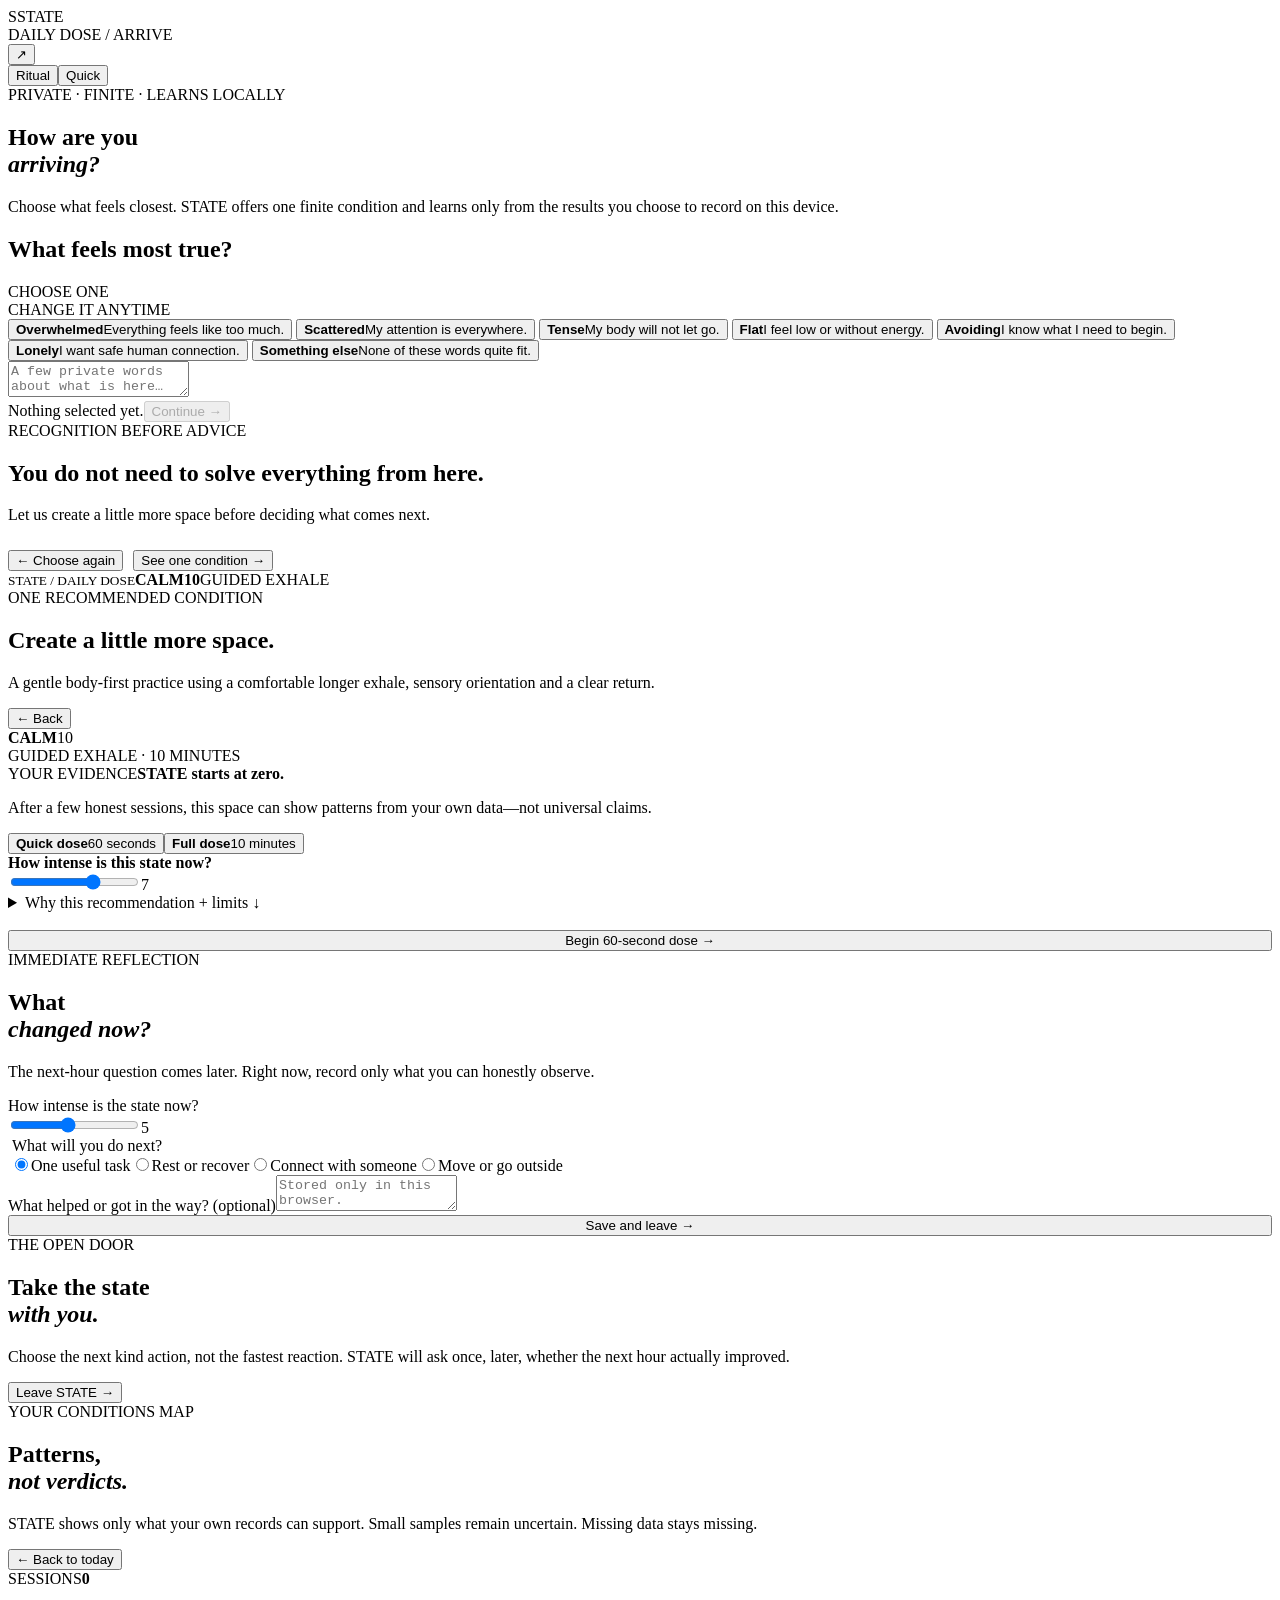
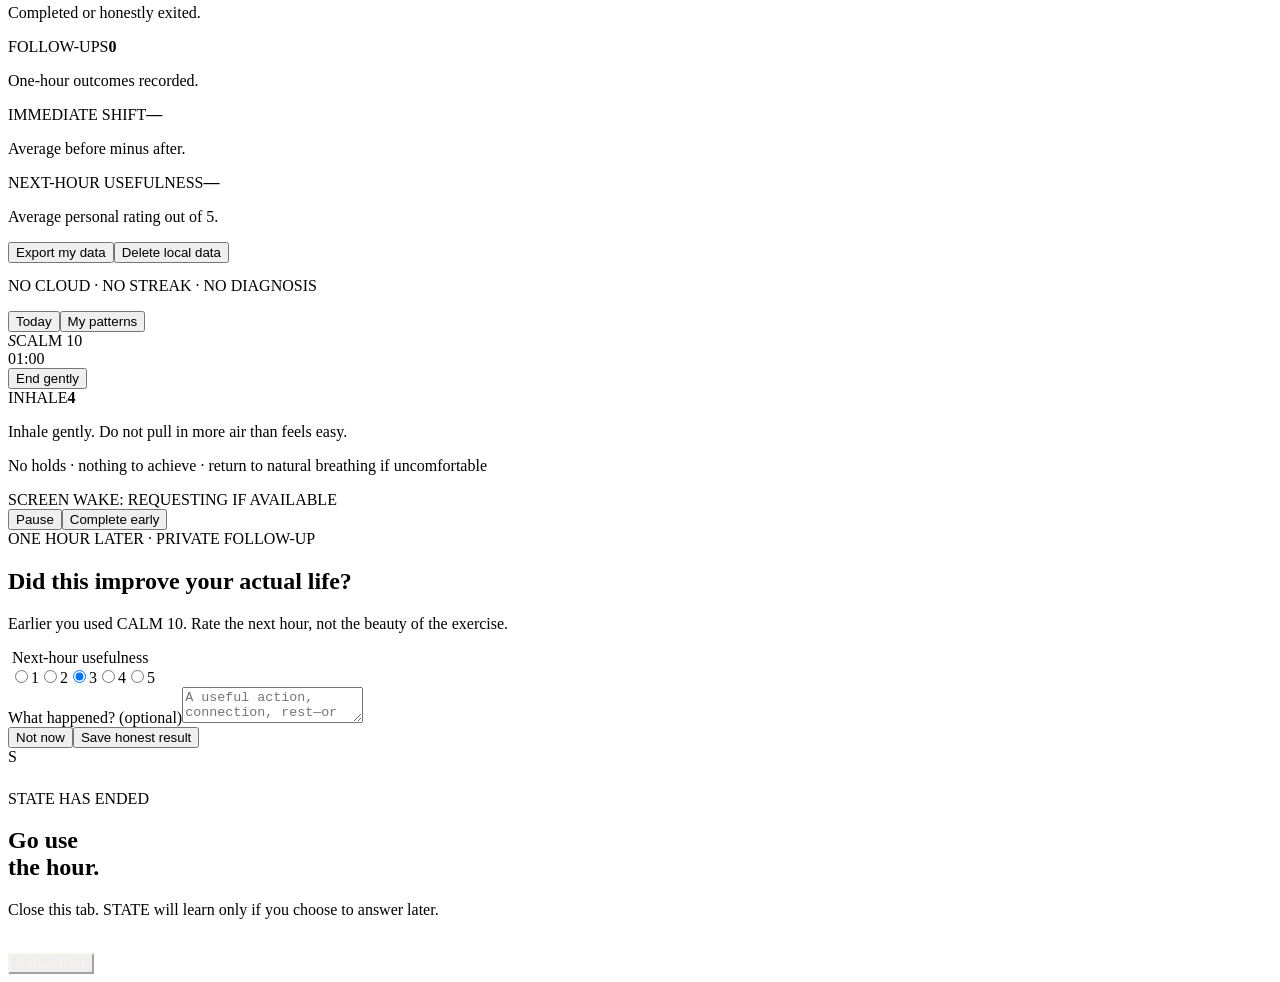
==== commit 61922f21: "Add V6.5 mobile-first Daily Dose shell" ====
--- a/v65/index.html
+++ b/v65/index.html
@@ -2,218 +2,32 @@
 <html lang="en">
 <head>
   <meta charset="utf-8" />
-  <meta name="viewport" content="width=device-width, initial-scale=1" />
-  <meta name="description" content="STATE V6.5 Trusted Daily Use — one finite condition, transparent incentives, honest delayed evidence." />
+  <meta name="viewport" content="width=device-width, initial-scale=1, viewport-fit=cover" />
+  <meta name="description" content="STATE V6.5 — a mobile-first Daily Dose with a private personal learning loop." />
   <meta name="theme-color" content="#f3ede1" />
-  <title>STATE V6.5 — Trusted Daily Use</title>
-  <style>
-    :root{
-      --paper:#f4eee2;--paper2:#fbf8f1;--ink:#171814;--muted:#68695f;--line:rgba(23,24,20,.18);
-      --acid:#dfff57;--accent:#9bcaff;--accent2:#d8eaff;--shadow:0 28px 90px rgba(28,27,21,.14);
-      --serif:Iowan Old Style,Baskerville,Georgia,serif;--mono:"SFMono-Regular",Consolas,monospace;
-    }
-    *{box-sizing:border-box}
-    html{scroll-behavior:smooth}
-    body{margin:0;background:var(--paper);color:var(--ink);font-family:Inter,ui-sans-serif,system-ui,-apple-system,"Segoe UI",sans-serif;min-height:100vh;overflow-x:hidden}
-    button,input,textarea{font:inherit;color:inherit}
-    button{cursor:pointer}
-    a{color:inherit}
-    .grain{position:fixed;inset:0;z-index:200;pointer-events:none;opacity:.035;background-image:url("data:image/svg+xml,%3Csvg xmlns='http://www.w3.org/2000/svg' width='180' height='180'%3E%3Cfilter id='n'%3E%3CfeTurbulence type='fractalNoise' baseFrequency='.82' numOctaves='3'/%3E%3C/filter%3E%3Crect width='100%25' height='100%25' filter='url(%23n)'/%3E%3C/svg%3E")}
-    .ambient{position:fixed;inset:0;pointer-events:none;overflow:hidden}
-    .ambient:before,.ambient:after{content:"";position:absolute;border-radius:50%;filter:blur(70px);opacity:.46;transition:background .5s ease}
-    .ambient:before{width:48vw;height:48vw;background:var(--accent2);right:-12vw;top:-16vw}
-    .ambient:after{width:34vw;height:34vw;background:rgba(223,255,87,.18);left:-10vw;bottom:-18vw}
-    .shell{width:min(1180px,calc(100% - 40px));margin:auto;position:relative;z-index:1}
-    .topbar{height:70px;display:grid;grid-template-columns:1fr auto 1fr;align-items:center;border-bottom:1px solid var(--line);position:relative;z-index:20}.top-actions{justify-self:end;display:flex;align-items:center;gap:9px}.trust-button{border:0;background:transparent;padding:9px 11px;font:10px var(--mono);letter-spacing:.05em;text-decoration:underline;text-underline-offset:4px}
-    .brand{display:flex;align-items:center;gap:10px;font-weight:900;letter-spacing:-.04em}
-    .mark{width:34px;height:34px;border-radius:50%;display:grid;place-items:center;background:var(--ink);color:var(--paper2);font:11px var(--mono)}
-    .chapter{font:10px var(--mono);letter-spacing:.13em;text-transform:uppercase;color:var(--muted)}
-    .mode-toggle{display:flex;border:1px solid var(--ink);border-radius:999px;padding:3px;background:rgba(251,248,241,.6)}
-    .mode-toggle button{border:0;background:transparent;border-radius:999px;padding:8px 12px;font-size:11px;font-weight:850}
-    .mode-toggle button.active{background:var(--ink);color:var(--paper2)}
-    .screen{min-height:calc(100vh - 70px);display:grid;align-items:center;padding:46px 0 70px}
-    .screen.hidden{display:none}
-    .arrival-grid{display:grid;grid-template-columns:.86fr 1.14fr;gap:70px;align-items:center}
-    .eyebrow,.micro{font:10px/1.45 var(--mono);letter-spacing:.13em;text-transform:uppercase}
-    .eyebrow{display:flex;align-items:center;gap:9px}
-    .eyebrow:before{content:"";width:8px;height:8px;border-radius:50%;background:var(--acid);box-shadow:0 0 0 5px rgba(223,255,87,.24)}
-    h1{font-size:clamp(70px,10vw,132px);line-height:.82;letter-spacing:-.09em;margin:24px 0}
-    h1 em{font-family:var(--serif);font-weight:400}
-    .lead{font-size:clamp(19px,2vw,25px);line-height:1.5;color:var(--muted);letter-spacing:-.025em;max-width:650px}
-    .selector{border:1px solid var(--ink);background:rgba(251,248,241,.78);box-shadow:22px 26px 0 var(--ink);padding:26px}
-    .selector-head{display:flex;justify-content:space-between;gap:20px;align-items:end;margin-bottom:18px}
-    .selector-head h2{font-size:34px;letter-spacing:-.06em;margin:0}
-    .selector-head span{font:9px var(--mono);color:var(--muted);text-align:right}
-    .state-list{display:grid;grid-template-columns:1fr 1fr;gap:9px}
-    .state-card{border:1px solid var(--line);background:var(--paper2);padding:17px;text-align:left;min-height:108px;display:flex;flex-direction:column;justify-content:space-between;transition:.18s;position:relative}
-    .state-card:hover{transform:translateY(-2px);border-color:var(--ink)}
-    .state-card:focus-visible{outline:3px solid var(--acid);outline-offset:3px}
-    .state-card.selected{background:var(--accent);border-color:var(--ink);box-shadow:6px 7px 0 var(--ink)}
-    .state-card.selected:after{content:"✓";position:absolute;right:13px;top:11px;width:24px;height:24px;border-radius:50%;background:var(--ink);color:var(--paper2);display:grid;place-items:center;font-size:11px}
-    .state-card strong{font-size:18px;letter-spacing:-.04em}
-    .state-card span{font-size:12px;color:var(--muted);line-height:1.35;max-width:190px}
-    .other-input{display:none;margin-top:10px}
-    .other-input.show{display:block}
-    .other-input textarea{width:100%;min-height:84px;border:1px solid var(--ink);background:var(--paper2);padding:13px;resize:vertical}
-    .selector-actions{display:flex;align-items:center;justify-content:space-between;gap:14px;margin-top:18px}
-    .hint{font:10px var(--mono);color:var(--muted)}
-    .button{border:1px solid var(--ink);border-radius:999px;background:transparent;padding:13px 18px;font-weight:850;transition:.18s}
-    .button:hover:not(:disabled){transform:translateY(-2px)}
-    .button.primary{background:var(--ink);color:var(--paper2)}
-    .button.acid{background:var(--acid)}
-    .button:disabled{opacity:.35;cursor:not-allowed}
-    .recognition-grid,.recommend-grid,.return-grid{display:grid;grid-template-columns:1fr 1fr;gap:64px;align-items:center}
-    .recognition-copy h2,.recommend-copy h2,.return-copy h2{font-size:clamp(56px,7vw,94px);line-height:.9;letter-spacing:-.08em;margin:22px 0}
-    .recognition-copy p,.recommend-copy p,.return-copy p{font-size:19px;line-height:1.6;color:var(--muted)}
-    .room-scene{height:600px;border:1px solid var(--ink);position:relative;overflow:hidden;background:linear-gradient(160deg,var(--accent2),var(--paper2) 72%);box-shadow:var(--shadow)}
-    .window{position:absolute;left:8%;top:9%;width:46%;height:44%;border:2px solid var(--ink);background:linear-gradient(145deg,#dbeeff,#f7efcc)}
-    .window:before,.window:after{content:"";position:absolute;background:var(--ink)}
-    .window:before{width:2px;height:100%;left:50%}.window:after{height:2px;width:100%;top:50%}
-    .light{position:absolute;left:25%;top:31%;width:75%;height:55%;background:linear-gradient(130deg,rgba(255,244,195,.6),transparent 65%);clip-path:polygon(0 0,100% 33%,88% 100%,12% 82%)}
-    .bench{position:absolute;left:12%;right:12%;bottom:15%;height:16%;background:#bc835f;border:2px solid var(--ink);box-shadow:12px 14px 0 var(--ink)}
-    .vessel{position:absolute;right:16%;bottom:24%;width:168px;height:248px;border:2px solid var(--ink);border-radius:84px 84px 28px 28px;background:linear-gradient(150deg,var(--paper2),var(--accent));box-shadow:14px 17px 0 var(--ink);display:flex;flex-direction:column;align-items:center;justify-content:center;text-align:center;padding:16px;transform:rotate(2deg)}
-    .vessel:before{content:"";position:absolute;top:-26px;width:70px;height:36px;border:2px solid var(--ink);background:var(--paper2)}
-    .vessel small{font:9px var(--mono)}.vessel b{font-size:38px;letter-spacing:-.07em;margin:14px 0 0}.vessel strong{font:82px/.8 var(--serif);font-weight:400}.vessel span{font:9px var(--mono)}
-    .recommend-card{border:1px solid var(--ink);background:var(--paper2);padding:28px;box-shadow:18px 21px 0 var(--ink)}
-    .formula-lockup{display:grid;grid-template-columns:1fr auto;align-items:end;border-bottom:1px solid var(--line);padding-bottom:22px}
-    .formula-lockup strong{font-size:56px;line-height:.85;letter-spacing:-.075em}
-    .formula-lockup .number{font:96px/.75 var(--serif)}
-    .formula-unit{margin:18px 0;font:10px var(--mono);letter-spacing:.1em}
-    .dose-options{display:grid;grid-template-columns:1fr 1fr;gap:9px;margin-top:24px}
-    .dose-option{border:1px solid var(--ink);background:transparent;padding:17px;text-align:left}
-    .dose-option.active{background:var(--acid);box-shadow:5px 6px 0 var(--ink)}
-    .dose-option strong{display:block}.dose-option span{font-size:12px;color:var(--muted)}
-    .science-drawer{margin-top:14px;border-top:1px solid var(--line)}
-    .science-drawer summary{list-style:none;padding:16px 0;font-weight:850;cursor:pointer}
-    .science-drawer summary::-webkit-details-marker{display:none}
-    .science-content{display:grid;grid-template-columns:1fr 1fr;gap:12px;padding-bottom:8px}
-    .science-block{border:1px solid var(--line);padding:15px;background:rgba(155,202,255,.14)}
-    .science-block b{display:block;margin-bottom:8px}.science-block p,.science-block a{font-size:12px;line-height:1.55;color:var(--muted)}
-    .before-box{margin:20px 0 0;border-top:1px solid var(--line);padding-top:18px}
-    .range-row{display:grid;grid-template-columns:1fr 44px;align-items:center;gap:12px}
-    input[type="range"]{width:100%;accent-color:var(--ink)}
-    output{width:42px;height:42px;border:1px solid var(--ink);border-radius:50%;display:grid;place-items:center;font-weight:900}
-    .practice{position:fixed;inset:0;z-index:500;background:#10130f;color:#f8f4ea;display:grid;grid-template-rows:auto 1fr auto;padding:24px 28px;overflow:hidden}
-    .practice.hidden{display:none}
-    .practice-top,.practice-bottom{display:flex;align-items:center;justify-content:space-between;gap:20px}
-    .practice-brand{display:flex;align-items:center;gap:9px;font-weight:900}
-    .practice-brand i{width:30px;height:30px;border-radius:50%;background:var(--acid);color:#10130f;display:grid;place-items:center;font:10px var(--mono);font-style:normal}
-    .practice-time{font:13px var(--mono);letter-spacing:.12em}
-    .practice-exit{border:0;background:transparent;color:rgba(248,244,234,.7);font-size:12px}
-    .practice-main{display:grid;place-items:center;text-align:center;min-height:0}
-    .practice-core{display:flex;flex-direction:column;align-items:center}
-    .orb-wrap{width:min(55vh,420px);height:min(55vh,420px);display:grid;place-items:center;position:relative}
-    .orb-ring{position:absolute;inset:0;border:1px solid rgba(248,244,234,.25);border-radius:50%}
-    .orb-ring:before,.orb-ring:after{content:"";position:absolute;border-radius:50%;border:1px solid rgba(248,244,234,.15)}
-    .orb-ring:before{inset:13%}.orb-ring:after{inset:28%}
-    .orb{width:48%;height:48%;border-radius:50%;background:radial-gradient(circle at 35% 30%,#eef8ff,var(--accent));box-shadow:0 0 80px rgba(155,202,255,.35);transition:transform 1s linear,background .5s}
-    .practice[data-phase="inhale"] .orb{transform:scale(1.42)}
-    .practice[data-phase="exhale"] .orb{transform:scale(.82)}
-    .phase{position:absolute;display:grid;gap:5px}
-    .phase span{font:10px var(--mono);letter-spacing:.16em}.phase strong{font:74px/.8 var(--serif);font-weight:400}
-    .practice-guidance{font:clamp(24px,3vw,42px)/1.15 var(--serif);max-width:800px;margin:22px 0 0}
-    .practice-sub{font-size:13px;color:rgba(248,244,234,.55);margin-top:12px}
-    .practice-bottom{justify-content:center}
-    .practice .button{border-color:#f8f4ea;color:#f8f4ea}
-    .practice .button.acid{border-color:#10130f;color:#10130f}
-    .return-card{border:1px solid var(--ink);background:var(--paper2);padding:28px;box-shadow:18px 21px 0 var(--ink)}
-    .question{margin-bottom:22px}
-    .question label,.question legend{display:block;font-weight:850;margin-bottom:10px}
-    .score-row{display:grid;grid-template-columns:repeat(5,1fr);gap:7px}
-    .score-row input{position:absolute;opacity:0}
-    .score-row span{height:46px;border:1px solid var(--line);display:grid;place-items:center}
-    .score-row input:checked+span{background:var(--acid);border-color:var(--ink)}
-    textarea.note{width:100%;min-height:90px;border:1px solid var(--ink);background:var(--paper);padding:13px;resize:vertical}
-    .door-stage{height:560px;position:relative;background:linear-gradient(160deg,var(--accent2),var(--paper2));border:1px solid var(--ink);overflow:hidden}
-    .open-door{position:absolute;left:50%;bottom:0;transform:translateX(-50%);width:210px;height:380px;border:3px solid var(--ink);border-bottom:0;border-radius:105px 105px 0 0;background:#12140f;box-shadow:0 0 0 16px rgba(255,255,255,.28),0 0 100px rgba(223,255,87,.35)}
-    .open-door:after{content:"";position:absolute;inset:28px;background:linear-gradient(180deg,#dfff57,#fff5bc 58%,#f5b779)}
-    .door-floor{position:absolute;left:0;right:0;bottom:0;height:23%;background:#c7916d;border-top:2px solid var(--ink)}
-    .final{position:fixed;inset:0;z-index:800;background:#11140f;color:#f8f4ea;display:grid;place-items:center;text-align:center;padding:30px}
-    .final.hidden{display:none}
-    .final h2{font:clamp(60px,10vw,120px)/.88 var(--serif);letter-spacing:-.06em;margin:24px 0}
-    .final p{color:rgba(248,244,234,.65);font-size:18px;line-height:1.6}
-    .toast{position:fixed;left:50%;bottom:22px;transform:translate(-50%,20px);background:var(--ink);color:var(--paper2);padding:12px 16px;border-radius:999px;font-size:12px;opacity:0;pointer-events:none;transition:.2s;z-index:1000}
-    .toast.show{opacity:1;transform:translate(-50%,0)}
-    @media(max-width:900px){
-      .topbar{grid-template-columns:1fr auto}.chapter{display:none}
-      .arrival-grid,.recognition-grid,.recommend-grid,.return-grid{grid-template-columns:1fr;gap:34px}
-      .screen{align-items:start;padding-top:35px}.room-scene,.door-stage{height:470px}
-      .state-list{grid-template-columns:1fr}.selector{box-shadow:10px 12px 0 var(--ink)}
-      h1{font-size:clamp(64px,18vw,100px)}.mode-toggle button{padding:8px}
-      .science-content,.dose-options{grid-template-columns:1fr}
-    }
-    @media(max-width:560px){
-      .shell{width:min(100% - 24px,1180px)}.topbar{height:62px}
-      .mode-toggle button{font-size:9px}.screen{min-height:calc(100vh - 62px)}
-      .selector{padding:18px}.selector-head{display:block}.selector-head span{display:block;text-align:left;margin-top:8px}
-      .recognition-copy h2,.recommend-copy h2,.return-copy h2{font-size:56px}
-      .room-scene{height:390px}.vessel{width:130px;height:205px;right:10%}.vessel strong{font-size:64px}
-      .practice{padding:18px 14px}.practice-top{align-items:flex-start}.practice-bottom{flex-wrap:wrap}
-      .orb-wrap{width:86vw;height:86vw}.practice-guidance{font-size:26px}
-    }
-    @media(prefers-reduced-motion:reduce){*{scroll-behavior:auto!important;animation:none!important;transition:none!important}.orb{transition:none}}
-
-    .evidence-card{margin-top:26px;border:1px solid var(--ink);background:rgba(251,248,241,.7);padding:18px;max-width:650px;box-shadow:8px 9px 0 rgba(23,24,20,.95)}
-    .evidence-head{display:flex;align-items:center;justify-content:space-between;gap:15px}.evidence-head b{font-size:15px}.evidence-head span{font:9px var(--mono);color:var(--muted)}
-    .week-dots{display:grid;grid-template-columns:repeat(7,1fr);gap:7px;margin:15px 0 13px}.week-day{min-height:48px;border:1px solid var(--line);display:grid;place-items:center;text-align:center;background:var(--paper2);font:9px/1.25 var(--mono);position:relative}.week-day.used{background:var(--accent);border-color:var(--ink)}.week-day.today{box-shadow:inset 0 0 0 2px var(--acid)}
-    .evidence-metrics{display:grid;grid-template-columns:repeat(4,1fr);border-top:1px solid var(--line)}.evidence-metric{padding:13px 8px 0;border-right:1px solid var(--line)}.evidence-metric:last-child{border-right:0}.evidence-metric strong{display:block;font-size:22px;letter-spacing:-.05em}.evidence-metric span{font:8px var(--mono);color:var(--muted);text-transform:uppercase}
-    .evidence-note{font:10px/1.5 var(--mono);color:var(--muted);margin:13px 0 0}
-    .followup-card{margin-top:18px;border:1px solid var(--ink);background:var(--ink);color:var(--paper2);padding:18px;max-width:650px;box-shadow:8px 9px 0 var(--acid)}.followup-card.hidden{display:none}.followup-card h3{font:32px/1 var(--serif);font-weight:400;margin:11px 0}.followup-card p{color:rgba(251,248,241,.66);line-height:1.5;margin:8px 0}.hour-score{display:grid;grid-template-columns:repeat(5,1fr);gap:6px;margin:15px 0}.hour-score button{border:1px solid rgba(251,248,241,.36);background:transparent;color:var(--paper2);min-height:44px}.hour-score button.selected{background:var(--acid);color:var(--ink);border-color:var(--acid)}.followup-card textarea{width:100%;min-height:64px;background:rgba(255,255,255,.06);border:1px solid rgba(251,248,241,.36);color:var(--paper2);padding:11px;resize:vertical}.followup-card .button{border-color:var(--paper2);color:var(--paper2);margin-top:10px}.followup-card .button:disabled{opacity:.3}.followup-wait{font:10px var(--mono);color:var(--acid);margin-top:12px}
-    .trust-overlay{position:fixed;inset:0;z-index:1200;background:rgba(17,20,15,.82);backdrop-filter:blur(15px);display:grid;place-items:center;padding:22px}.trust-overlay.hidden{display:none}.trust-sheet{width:min(980px,100%);max-height:min(860px,92vh);overflow:auto;background:var(--paper2);border:1px solid var(--ink);box-shadow:22px 26px 0 var(--ink);padding:30px;position:relative}.trust-close{position:sticky;float:right;top:0;width:42px;height:42px;border:1px solid var(--ink);border-radius:50%;background:var(--paper2);z-index:2}.trust-hero{padding:18px 0 30px;border-bottom:1px solid var(--line)}.trust-hero h2{font-size:clamp(50px,7vw,88px);line-height:.86;letter-spacing:-.075em;margin:15px 0}.trust-hero p{font-size:19px;line-height:1.55;color:var(--muted);max-width:760px}.trust-grid{display:grid;grid-template-columns:repeat(3,1fr);gap:9px;margin:22px 0}.trust-principle{border:1px solid var(--ink);padding:17px;min-height:165px}.trust-principle:nth-child(1),.trust-principle:nth-child(4){background:var(--accent2)}.trust-principle:nth-child(2),.trust-principle:nth-child(5){background:#eef4c7}.trust-principle:nth-child(3),.trust-principle:nth-child(6){background:#f5d6ca}.trust-principle span{font:9px var(--mono)}.trust-principle b{display:block;font-size:22px;letter-spacing:-.05em;margin:16px 0 8px}.trust-principle p{font-size:13px;line-height:1.5;margin:0;color:var(--muted)}.data-contract{border:1px solid var(--ink);display:grid;grid-template-columns:1fr 1fr;margin-top:18px}.data-contract>div{padding:20px}.data-contract>div:first-child{border-right:1px solid var(--ink);background:#dff0df}.data-contract>div:last-child{background:#f3d0c7}.data-contract h3{font-size:25px;letter-spacing:-.05em;margin:0 0 13px}.data-contract ul{padding-left:18px;line-height:1.65;color:var(--muted)}
-    .trust-footer{display:flex;justify-content:space-between;gap:18px;align-items:center;border-top:1px solid var(--line);padding-top:20px;margin-top:22px}.trust-footer p{font:10px/1.5 var(--mono);color:var(--muted);max-width:620px}
-    .immediate-label{font-size:12px;color:var(--muted);margin-top:6px}
-    @media(max-width:900px){.top-actions{gap:2px}.trust-button{display:none}.evidence-metrics{grid-template-columns:1fr 1fr}.evidence-metric:nth-child(2){border-right:0}.evidence-metric:nth-child(-n+2){padding-bottom:10px;border-bottom:1px solid var(--line)}.trust-grid{grid-template-columns:1fr 1fr}.data-contract{grid-template-columns:1fr}.data-contract>div:first-child{border-right:0;border-bottom:1px solid var(--ink)}}
-    @media(max-width:560px){.evidence-card,.followup-card{box-shadow:5px 6px 0 var(--ink)}.week-day{min-height:40px}.trust-sheet{padding:18px;box-shadow:10px 12px 0 var(--ink)}.trust-grid{grid-template-columns:1fr}.trust-footer{display:block}.topbar{grid-template-columns:1fr auto}.top-actions{grid-column:2}.mode-toggle button{padding:8px 7px}}
-
-  </style>
+  <meta name="apple-mobile-web-app-capable" content="yes" />
+  <meta name="apple-mobile-web-app-status-bar-style" content="default" />
+  <title>STATE V6.5 — Mobile Learning Loop</title>
+  <link rel="stylesheet" href="mobile.css" />
 </head>
 <body>
 <div class="grain"></div><div class="ambient"></div>
 <div class="shell">
   <header class="topbar">
     <div class="brand"><span class="mark">S</span><span>STATE</span></div>
-    <div class="chapter" id="chapter">TRUSTED DAILY USE / ARRIVE</div>
+    <div class="chapter" id="chapter">DAILY DOSE / ARRIVE</div>
     <div class="top-actions">
-      <button class="trust-button" type="button" id="openTrust">Why trust STATE?</button>
-      <div class="mode-toggle" aria-label="Experience mode">
-        <button type="button" class="active" data-mode="ritual">Ritual</button>
-        <button type="button" data-mode="quick">Quick</button>
-      </div>
+      <button class="icon-button" id="openPatterns" aria-label="Open your patterns">↗</button>
+      <div class="mode-toggle" aria-label="Experience mode"><button type="button" class="active" data-mode="ritual">Ritual</button><button type="button" data-mode="quick">Quick</button></div>
     </div>
   </header>
 
   <main>
     <section class="screen" id="arrival">
       <div class="arrival-grid">
-        <div>
-          <div class="eyebrow">PRIVATE · FINITE · NO FEED</div>
-          <h1>How are you<br><em>arriving?</em></h1>
-          <p class="lead">Choose the state that feels closest. STATE will offer one finite condition—not a diagnosis and not an endless menu.</p>
-          <section class="evidence-card" aria-label="Private seven-day evidence">
-            <div class="evidence-head"><b>Your 7-day conditions lab</b><span>LOCAL ONLY · NOT A STREAK</span></div>
-            <div class="week-dots" id="weekDots"></div>
-            <div class="evidence-metrics">
-              <div class="evidence-metric"><strong id="metricDays">0</strong><span>days used</span></div>
-              <div class="evidence-metric"><strong id="metricSessions">0</strong><span>finite doses</span></div>
-              <div class="evidence-metric"><strong id="metricShift">—</strong><span>avg immediate shift</span></div>
-              <div class="evidence-metric"><strong id="metricHour">—</strong><span>avg next-hour score</span></div>
-            </div>
-            <p class="evidence-note" id="evidenceInsight">Use STATE only when it is genuinely useful. Missing a day is information, not failure.</p>
-          </section>
-          <section class="followup-card hidden" id="followupCard" aria-live="polite">
-            <div class="micro" style="color:var(--acid)">DELAYED EVIDENCE · THE HONEST PART</div>
-            <h3>How was the hour after <span id="followupFormula">your dose</span>?</h3>
-            <p id="followupContext">Do not rate the promise. Rate the hour you actually lived.</p>
-            <div class="hour-score" id="hourScore" aria-label="Next-hour usefulness score">
-              <button type="button" data-hour-score="1">1</button><button type="button" data-hour-score="2">2</button><button type="button" data-hour-score="3">3</button><button type="button" data-hour-score="4">4</button><button type="button" data-hour-score="5">5</button>
-            </div>
-            <textarea id="hourNote" placeholder="What happened in the real hour? (optional)"></textarea>
-            <button class="button" type="button" id="saveHourReview" disabled>Save next-hour review</button>
-            <div class="followup-wait" id="followupWait"></div>
-          </section>
-        </div>
+        <div><div class="eyebrow">PRIVATE · FINITE · LEARNS LOCALLY</div><h1>How are you<br><em>arriving?</em></h1><p class="lead">Choose what feels closest. STATE offers one finite condition and learns only from the results you choose to record on this device.</p></div>
         <div class="selector">
-          <div class="selector-head"><h2>What feels most true?</h2><span>CHOOSE ONE<br>YOU CAN CHANGE IT</span></div>
+          <div class="selector-head"><h2>What feels most true?</h2><span>CHOOSE ONE<br>CHANGE IT ANYTIME</span></div>
           <div class="state-list" id="stateList">
             <button class="state-card" data-state="overwhelmed"><strong>Overwhelmed</strong><span>Everything feels like too much.</span></button>
             <button class="state-card" data-state="scattered"><strong>Scattered</strong><span>My attention is everywhere.</span></button>
@@ -224,394 +38,59 @@
             <button class="state-card" data-state="other"><strong>Something else</strong><span>None of these words quite fit.</span></button>
           </div>
           <div class="other-input" id="otherInput"><textarea id="otherText" placeholder="A few private words about what is here…"></textarea></div>
-          <div class="selector-actions">
-            <span class="hint" id="selectionHint">Nothing selected yet.</span>
-            <button class="button primary" id="continueButton" disabled>Continue →</button>
-          </div>
+          <div class="selector-actions"><span class="hint" id="selectionHint">Nothing selected yet.</span><button class="button primary" id="continueButton" disabled>Continue →</button></div>
         </div>
       </div>
     </section>
 
     <section class="screen hidden" id="recognition">
-      <div class="recognition-grid">
-        <div class="recognition-copy">
-          <div class="eyebrow">RECOGNITION BEFORE ADVICE</div>
-          <h2 id="recognitionTitle">You do not need to solve everything from here.</h2>
-          <p id="recognitionText">Let us create a little more space before deciding what comes next.</p>
-          <div style="display:flex;gap:10px;flex-wrap:wrap;margin-top:28px">
-            <button class="button" id="backToStates">← Choose again</button>
-            <button class="button primary" id="seeCondition">See one condition →</button>
-          </div>
-        </div>
-        <div class="room-scene" aria-hidden="true">
-          <div class="window"></div><div class="light"></div><div class="bench"></div>
-          <div class="vessel"><small>STATE / DAILY DOSE</small><b id="sceneName">CALM</b><strong id="sceneNumber">10</strong><span id="sceneUnit">GUIDED EXHALE</span></div>
-        </div>
-      </div>
+      <div class="recognition-grid"><div class="recognition-copy"><div class="eyebrow">RECOGNITION BEFORE ADVICE</div><h2 id="recognitionTitle">You do not need to solve everything from here.</h2><p id="recognitionText">Let us create a little more space before deciding what comes next.</p><div style="display:flex;gap:10px;flex-wrap:wrap;margin-top:26px"><button class="button" id="backToStates">← Choose again</button><button class="button primary" id="seeCondition">See one condition →</button></div></div><div class="room-scene" aria-hidden="true"><div class="window"></div><div class="light"></div><div class="bench"></div><div class="vessel"><small>STATE / DAILY DOSE</small><b id="sceneName">CALM</b><strong id="sceneNumber">10</strong><span id="sceneUnit">GUIDED EXHALE</span></div></div></div>
     </section>
 
     <section class="screen hidden" id="recommendation">
       <div class="recommend-grid">
-        <div class="recommend-copy">
-          <div class="eyebrow">ONE RECOMMENDED CONDITION</div>
-          <h2 id="recommendTitle">Create a little more space.</h2>
-          <p id="recommendDescription">A gentle body-first practice using a comfortable longer exhale, sensory orientation and a clear return.</p>
-          <button class="button" id="backRecognition">← Back</button>
-        </div>
+        <div class="recommend-copy"><div class="eyebrow">ONE RECOMMENDED CONDITION</div><h2 id="recommendTitle">Create a little more space.</h2><p id="recommendDescription">A gentle body-first practice using a comfortable longer exhale, sensory orientation and a clear return.</p><button class="button" id="backRecommendation">← Back</button></div>
         <div class="recommend-card">
-          <div class="formula-lockup"><strong id="formulaName">CALM</strong><span class="number" id="formulaNumber">10</span></div>
-          <div class="formula-unit" id="formulaUnit">GUIDED EXHALE · 10 MINUTES</div>
-          <div class="dose-options" id="doseOptions">
-            <button class="dose-option active" data-seconds="60"><strong>Quick dose</strong><span>60 seconds</span></button>
-            <button class="dose-option" data-seconds="600"><strong>Full dose</strong><span id="fullDoseLabel">10 minutes</span></button>
-          </div>
-          <div class="before-box">
-            <label for="beforeIntensity"><strong>How intense is this state now?</strong></label>
-            <div class="range-row"><input id="beforeIntensity" type="range" min="1" max="10" value="7"><output id="beforeValue">7</output></div>
-          </div>
-          <details class="science-drawer">
-            <summary>Understand why + sources ↓</summary>
-            <div class="science-content">
-              <div class="science-block"><b>Likely mechanism</b><p id="scienceClaim">A comfortable longer exhale may influence breathing pace and cardiac autonomic regulation. Individual comfort matters.</p><a id="scienceSource" href="https://pubmed.ncbi.nlm.nih.gov/36630953/" target="_blank" rel="noreferrer">Source example ↗</a></div>
-              <div class="science-block"><b>Not measured</b><p>STATE did not measure hormones, neurotransmitters or brain activation. Your rating is personal evidence, not a medical result.</p></div>
-            </div>
-          </details>
-          <button class="button acid" id="beginDose" style="width:100%;margin-top:20px">Begin 60-second dose →</button>
+          <div class="formula-lockup"><strong id="formulaName">CALM</strong><span class="number" id="formulaNumber">10</span></div><div class="formula-unit" id="formulaUnit">GUIDED EXHALE · 10 MINUTES</div>
+          <div class="personal-evidence" id="personalEvidence"><span class="label">YOUR EVIDENCE</span><strong>STATE starts at zero.</strong><p>After a few honest sessions, this space can show patterns from your own data—not universal claims.</p></div>
+          <div class="dose-options" id="doseOptions"><button class="dose-option active" data-seconds="60"><strong>Quick dose</strong><span>60 seconds</span></button><button class="dose-option" data-seconds="600"><strong>Full dose</strong><span id="fullDoseLabel">10 minutes</span></button></div>
+          <div class="before-box"><label for="beforeIntensity"><strong>How intense is this state now?</strong></label><div class="range-row"><input id="beforeIntensity" type="range" min="1" max="10" value="7"><output id="beforeValue">7</output></div></div>
+          <details class="science-drawer"><summary>Why this recommendation + limits ↓</summary><div class="science-content"><div class="science-block"><b>Likely mechanism</b><p id="scienceClaim">A comfortable longer exhale may influence breathing pace and cardiac autonomic regulation. Individual comfort matters.</p><a id="scienceSource" href="https://pubmed.ncbi.nlm.nih.gov/36630953/" target="_blank" rel="noreferrer">Source example ↗</a></div><div class="science-block"><b>Personal learning</b><p id="learningLimit">Your past sessions can guide dose length and timing. They do not establish causality or diagnose you.</p></div></div></details>
+          <button class="button acid" id="beginDose" style="width:100%;margin-top:18px">Begin 60-second dose →</button>
         </div>
       </div>
     </section>
 
     <section class="screen hidden" id="return">
-      <div class="return-grid">
-        <div class="return-copy">
-          <div class="eyebrow">RETURN TO REAL LIFE</div>
-          <h2>What<br><em>changed?</em></h2>
-          <p>No forced positivity. A useful system learns from the sessions that did not help, too.</p>
-        </div>
-        <form class="return-card" id="reflectionForm">
-          <div class="question"><label for="afterIntensity">How intense is the state now?</label><div class="range-row"><input id="afterIntensity" type="range" min="1" max="10" value="5"><output id="afterValue">5</output></div></div>
-          <fieldset class="question" style="border:0;padding:0"><legend>How useful does this dose feel right now?</legend><p class="immediate-label">The next-hour result is asked later, when you can answer honestly.</p><div class="score-row">
-            <label><input type="radio" name="immediateScore" value="1"><span>1</span></label><label><input type="radio" name="immediateScore" value="2"><span>2</span></label>
-            <label><input type="radio" name="immediateScore" value="3" checked><span>3</span></label><label><input type="radio" name="immediateScore" value="4"><span>4</span></label>
-            <label><input type="radio" name="immediateScore" value="5"><span>5</span></label>
-          </div></fieldset>
-          <fieldset class="question" style="border:0;padding:0"><legend>Would you have opened STATE today without testing the prototype?</legend><div class="score-row" style="grid-template-columns:repeat(3,1fr)">
-            <label><input type="radio" name="genuineUse" value="yes"><span>Yes</span></label>
-            <label><input type="radio" name="genuineUse" value="unsure" checked><span>Unsure</span></label>
-            <label><input type="radio" name="genuineUse" value="no"><span>No</span></label>
-          </div></fieldset>
-          <div class="question"><label for="note">What helped or got in the way? <span style="font-weight:400">(optional)</span></label><textarea class="note" id="note" placeholder="Stored only in this browser."></textarea></div>
-          <button class="button primary" type="submit" style="width:100%">Save honest result →</button>
-        </form>
-      </div>
+      <div class="return-grid"><div class="return-copy"><div class="eyebrow">IMMEDIATE REFLECTION</div><h2>What<br><em>changed now?</em></h2><p>The next-hour question comes later. Right now, record only what you can honestly observe.</p></div><form class="return-card" id="reflectionForm">
+        <div class="question"><label for="afterIntensity">How intense is the state now?</label><div class="range-row"><input id="afterIntensity" type="range" min="1" max="10" value="5"><output id="afterValue">5</output></div></div>
+        <fieldset class="question" style="border:0;padding:0"><legend>What will you do next?</legend><div class="next-action-grid"><label><input type="radio" name="nextAction" value="work" checked><span>One useful task</span></label><label><input type="radio" name="nextAction" value="rest"><span>Rest or recover</span></label><label><input type="radio" name="nextAction" value="connect"><span>Connect with someone</span></label><label><input type="radio" name="nextAction" value="move"><span>Move or go outside</span></label></div></fieldset>
+        <div class="question"><label for="note">What helped or got in the way? <span style="font-weight:400">(optional)</span></label><textarea class="note" id="note" placeholder="Stored only in this browser."></textarea></div>
+        <button class="button primary" type="submit" style="width:100%">Save and leave →</button>
+      </form></div>
     </section>
 
-    <section class="screen hidden" id="door">
-      <div class="return-grid">
-        <div class="return-copy">
-          <div class="eyebrow">THE OPEN DOOR</div>
-          <h2>Take the state<br><em>with you.</em></h2>
-          <p id="exitCopy">Choose the next kind action, not the fastest reaction. STATE has nothing else to sell you right now.</p>
-          <button class="button acid" id="leaveState">Leave STATE →</button>
-        </div>
-        <div class="door-stage" aria-hidden="true"><div class="door-floor"></div><div class="open-door"></div></div>
-      </div>
+    <section class="screen hidden" id="door"><div class="return-grid"><div class="return-copy"><div class="eyebrow">THE OPEN DOOR</div><h2>Take the state<br><em>with you.</em></h2><p id="exitCopy">Choose the next kind action, not the fastest reaction. STATE will ask once, later, whether the next hour actually improved.</p><button class="button acid" id="leaveState">Leave STATE →</button></div><div class="door-stage" aria-hidden="true"><div class="door-floor"></div><div class="open-door"></div></div></div></section>
+
+    <section class="screen hidden" id="patterns">
+      <div class="patterns-grid"><div class="patterns-copy"><div class="eyebrow">YOUR CONDITIONS MAP</div><h2>Patterns,<br><em>not verdicts.</em></h2><p>STATE shows only what your own records can support. Small samples remain uncertain. Missing data stays missing.</p><button class="button" id="backFromPatterns">← Back to today</button></div><div class="patterns-card"><div class="metric-grid"><div class="metric"><span>SESSIONS</span><strong id="metricSessions">0</strong><p>Completed or honestly exited.</p></div><div class="metric"><span>FOLLOW-UPS</span><strong id="metricFollowups">0</strong><p>One-hour outcomes recorded.</p></div><div class="metric"><span>IMMEDIATE SHIFT</span><strong id="metricShift">—</strong><p>Average before minus after.</p></div><div class="metric"><span>NEXT-HOUR USEFULNESS</span><strong id="metricHour">—</strong><p>Average personal rating out of 5.</p></div></div><div class="insight-list" id="insightList"></div><div class="data-actions"><button class="button" id="exportData">Export my data</button><button class="button" id="clearData">Delete local data</button></div><p class="micro" style="margin-top:14px;color:var(--muted)">NO CLOUD · NO STREAK · NO DIAGNOSIS</p></div></div>
     </section>
   </main>
 </div>
 
+<nav class="bottom-dock" aria-label="Mobile navigation"><button class="active" data-dock="arrival">Today</button><button data-dock="patterns">My patterns</button></nav>
+
 <section class="practice hidden" id="practice" aria-hidden="true" data-phase="inhale">
-  <div class="practice-top">
-    <div class="practice-brand"><i>S</i><span id="practiceFormula">CALM 10</span></div>
-    <div class="practice-time" id="practiceTime">01:00</div>
-    <button class="practice-exit" id="exitPractice">End gently</button>
-  </div>
-  <div class="practice-main">
-    <div class="practice-core">
-      <div class="orb-wrap">
-        <div class="orb-ring"></div><div class="orb"></div>
-        <div class="phase"><span id="phaseLabel">INHALE</span><strong id="phaseCount">4</strong></div>
-      </div>
-      <p class="practice-guidance" id="practiceGuidance">Inhale gently. Do not pull in more air than feels easy.</p>
-      <p class="practice-sub" id="practiceSub">No holds · nothing to achieve · return to natural breathing if uncomfortable</p>
-    </div>
-  </div>
-  <div class="practice-bottom">
-    <button class="button" id="pauseDose">Pause</button>
-    <button class="button acid" id="completeDose">Complete early</button>
-  </div>
+  <div class="practice-top"><div class="practice-brand"><i>S</i><span id="practiceFormula">CALM 10</span></div><div class="practice-time" id="practiceTime">01:00</div><button class="practice-exit" id="exitPractice">End gently</button></div>
+  <div class="practice-main"><div class="practice-core"><div class="orb-wrap"><div class="progress-ring" id="progressRing"></div><div class="orb-ring"></div><div class="orb"></div><div class="phase"><span id="phaseLabel">INHALE</span><strong id="phaseCount">4</strong></div></div><p class="practice-guidance" id="practiceGuidance">Inhale gently. Do not pull in more air than feels easy.</p><p class="practice-sub" id="practiceSub">No holds · nothing to achieve · return to natural breathing if uncomfortable</p><div class="wake-status" id="wakeStatus">SCREEN WAKE: REQUESTING IF AVAILABLE</div></div></div>
+  <div class="practice-bottom"><button class="button" id="pauseDose">Pause</button><button class="button acid" id="completeDose">Complete early</button></div>
 </section>
 
-<section class="final hidden" id="final">
-  <div>
-    <span class="mark" style="margin:auto;background:var(--acid);color:var(--ink)">S</span>
-    <div class="micro" style="margin-top:25px">STATE HAS ENDED</div>
-    <h2>Go use<br>the hour.</h2>
-    <p>Close this tab. The next useful place is outside STATE.</p>
-    <button class="button" style="border-color:#f8f4ea;color:#f8f4ea;margin-top:18px" onclick="location.reload()">Return later</button>
-  </div>
-</section>
+<section class="followup hidden" id="followup" aria-hidden="true"><form class="followup-card" id="followupForm"><div class="micro">ONE HOUR LATER · PRIVATE FOLLOW-UP</div><h2>Did this improve your actual life?</h2><p id="followupContext">Earlier you used CALM 10. Rate the next hour, not the beauty of the exercise.</p><fieldset class="question" style="border:0;padding:0"><legend>Next-hour usefulness</legend><div class="score-row"><label><input type="radio" name="hourScore" value="1"><span>1</span></label><label><input type="radio" name="hourScore" value="2"><span>2</span></label><label><input type="radio" name="hourScore" value="3" checked><span>3</span></label><label><input type="radio" name="hourScore" value="4"><span>4</span></label><label><input type="radio" name="hourScore" value="5"><span>5</span></label></div></fieldset><div class="question"><label for="followupNote">What happened? <span style="font-weight:400">(optional)</span></label><textarea class="note" id="followupNote" placeholder="A useful action, connection, rest—or no meaningful change."></textarea></div><div class="followup-actions"><button type="button" class="button" id="dismissFollowup">Not now</button><button type="submit" class="button primary">Save honest result</button></div></form></section>
 
-<section class="trust-overlay hidden" id="trustOverlay" aria-hidden="true">
-  <article class="trust-sheet" role="dialog" aria-modal="true" aria-labelledby="trustTitle">
-    <button class="trust-close" type="button" id="closeTrust" aria-label="Close trust charter">×</button>
-    <header class="trust-hero">
-      <div class="eyebrow">INCENTIVE ALIGNMENT CHARTER</div>
-      <h2 id="trustTitle">The business grows<br><em>when you become freer.</em></h2>
-      <p>STATE is designed to help you create conditions outside the product. A buyer may fund access. They may not buy your inner life.</p>
-    </header>
-    <div class="trust-grid">
-      <article class="trust-principle"><span>01</span><b>Freedom over retention</b><p>Less dependence can be a better outcome than more usage.</p></article>
-      <article class="trust-principle"><span>02</span><b>Privacy over curiosity</b><p>Private states, notes and individual scores are not employer dashboards.</p></article>
-      <article class="trust-principle"><span>03</span><b>Conditions over coping theatre</b><p>STATE must not help institutions preserve conditions that are predictably harmful.</p></article>
-      <article class="trust-principle"><span>04</span><b>Evidence over spectacle</b><p>Claims need sources, limits and corrections. Personal change is not universal proof.</p></article>
-      <article class="trust-principle"><span>05</span><b>Payment over participation theatre</b><p>Creators and reviewers receive clear terms, acceptance criteria and real compensation.</p></article>
-      <article class="trust-principle"><span>06</span><b>Exit over lock-in</b><p>No streak shame, feed or next-dose upsell after completion.</p></article>
-    </div>
-    <section class="data-contract">
-      <div><h3>What stays yours</h3><ul><li>Your selected state</li><li>Your private notes</li><li>Your individual before/after ratings</li><li>Your next-hour reviews</li><li>Your decision to stop using STATE</li></ul></div>
-      <div><h3>What STATE refuses</h3><ul><li>Compulsory emotional check-ins</li><li>Individual wellbeing surveillance</li><li>Contracts paid by screen time</li><li>Manager access to private entries</li><li>Claims that exceed the evidence</li></ul></div>
-    </section>
-    <footer class="trust-footer">
-      <p>This prototype stores sessions only in this browser. Production privacy, security, research and institutional contracts require independent legal and expert review.</p>
-      <button class="button primary" type="button" id="trustUnderstood">Return to my dose</button>
-    </footer>
-  </article>
-</section>
-
+<section class="final hidden" id="final"><div><span class="mark" style="margin:auto;background:var(--acid);color:var(--ink)">S</span><div class="micro" style="margin-top:24px">STATE HAS ENDED</div><h2>Go use<br>the hour.</h2><p>Close this tab. STATE will learn only if you choose to answer later.</p><button class="button" style="border-color:#f8f4ea;color:#f8f4ea;margin-top:18px" onclick="location.reload()">Return later</button></div></section>
 <div class="toast" id="toast"></div>
 
-<script>
-(() => {
-  const $ = s => document.querySelector(s);
-  const $$ = s => [...document.querySelectorAll(s)];
-  const STORAGE_KEY = 'state-v65-sessions';
-  const OLD_STORAGE_KEY = 'state-v63-sessions';
-  const formulas = {
-    overwhelmed:{name:'CALM',number:'10',minutes:10,unit:'GUIDED EXHALE',accent:'#9bcaff',accent2:'#d8eaff',
-      recognition:'You do not need to solve everything from here.',recognitionText:'Let us create a little more space before deciding what comes next.',
-      title:'Create a little more space.',description:'A gentle body-first practice using a comfortable longer exhale, sensory orientation and a clear return.',
-      mode:'breath',science:'A comfortable longer exhale may influence breathing pace and cardiac autonomic regulation. Individual comfort matters.',
-      source:'https://pubmed.ncbi.nlm.nih.gov/36630953/',exit:'Choose the next kind action, not the fastest reaction.'},
-    scattered:{name:'FOCUS',number:'25',minutes:25,unit:'ONE VISIBLE OUTCOME',accent:'#ef8062',accent2:'#f6c9ba',
-      recognition:'Your attention may need fewer doors, not more motivation.',recognitionText:'We will make one useful action more visible than the surrounding noise.',
-      title:'Make one outcome visible.',description:'A finite focus room that names one observable result and removes unnecessary exits.',
-      mode:'focus',science:'Reducing task scope and external distractions are behavioural mechanisms. STATE does not claim to read attention networks.',
-      source:'../docs/v6-source-standard.md',exit:'Open the exact place where the next useful action begins.'},
-    tense:{name:'RELEASE',number:'05',minutes:5,unit:'BODY SOFTENING',accent:'#ee785f',accent2:'#f5c7b9',
-      recognition:'Your body may be carrying the conversation for you.',recognitionText:'Before asking the mind for answers, let the muscles receive a different message.',
-      title:'Let the body put something down.',description:'A gentle sequence for jaw, shoulders, hands and breath—without forcing relaxation.',
-      mode:'release',science:'Voluntary awareness and release may change perceived tension. STATE does not measure muscle activity or clinical symptoms.',
-      source:'../docs/v6-source-standard.md',exit:'Carry less unnecessary effort into the next moment.'},
-    flat:{name:'WALK',number:'20',minutes:20,unit:'MOVEMENT + PERSPECTIVE',accent:'#9ed0a8',accent2:'#d8eadc',
-      recognition:'You may not need a better thought before you move.',recognitionText:'Let light, rhythm and a changing horizon meet you outside the screen.',
-      title:'Let the world move around you.',description:'An outdoor walking ritual combining movement, visual distance and a deliberate break from fixation.',
-      mode:'walk',science:'Walking combines physical activity, changing sensory input and environmental context. Effects depend on duration, setting and the person.',
-      source:'../docs/v6-source-standard.md',exit:'Stand up, find daylight if available, and let the first steps happen.'},
-    avoidant:{name:'COURAGE',number:'01',minutes:15,unit:'ONE BRAVE ACT',accent:'#c7b7ff',accent2:'#e7e0ff',
-      recognition:'Fear does not need to disappear before action begins.',recognitionText:'We will shrink the threshold until the first honest movement fits inside this minute.',
-      title:'Cross one visible threshold.',description:'A tiny-action ritual for beginning the necessary thing while fear is still present.',
-      mode:'courage',science:'Approach behaviour can reduce avoidance over time, but safety, consent and context determine whether an action is appropriate.',
-      source:'../docs/v6-source-standard.md',exit:'Let the completed first step remain real.'},
-    lonely:{name:'CONNECT',number:'02',minutes:20,unit:'TWO REAL QUESTIONS',accent:'#e9ca6d',accent2:'#f6eac0',
-      recognition:'Longing for connection is not a personal defect.',recognitionText:'Let us make one safe bridge toward another person—not an audience.',
-      title:'Make one safe bridge.',description:'A consent-based invitation into honest attention, two real questions and listening without immediately fixing.',
-      mode:'connect',science:'Perceived support and responsive listening are associated with wellbeing; this ritual cannot guarantee safety or repair.',
-      source:'../docs/v6-source-standard.md',exit:'Choose one reasonably safe person and one pressure-free invitation.'},
-    other:{name:'PAUSE',number:'02',minutes:2,unit:'NAME WHAT IS HERE',accent:'#b9c4ce',accent2:'#e1e6e9',
-      recognition:'Not everything needs to fit a predefined label.',recognitionText:'We can begin by naming what is here without immediately turning it into a problem to solve.',
-      title:'Give the experience a little shape.',description:'A short pause to name the present state, notice the body and choose one gentle next action.',
-      mode:'pause',science:'Naming and describing experience can support reflection. STATE does not promise a fixed emotional reduction.',
-      source:'../docs/v6-source-standard.md',exit:'Let one accurate sentence be enough for now.'}
-  };
-  let selectedState = null, current = formulas.overwhelmed, mode = localStorage.getItem('state-v65-mode') || localStorage.getItem('state-v63-mode') || 'ritual';
-  let selectedSeconds = 60, remaining = 60, total = 60, timer = null, paused = false, startedAt = null, status = 'started';
-  const screens = $$('.screen');
-  const toast = msg => { const el=$('#toast'); el.textContent=msg; el.classList.add('show'); clearTimeout(window.__t); window.__t=setTimeout(()=>el.classList.remove('show'),2400); };
-  const show = (id,label) => { screens.forEach(s=>s.classList.toggle('hidden',s.id!==id)); $('#chapter').textContent='TRUSTED DAILY USE / '+label; window.scrollTo({top:0,behavior:'smooth'}); };
-  const format = s => `${String(Math.floor(Math.max(0,s)/60)).padStart(2,'0')}:${String(Math.max(0,s)%60).padStart(2,'0')}`;
-
-  const loadSessions = () => {
-    try {
-      let items = JSON.parse(localStorage.getItem(STORAGE_KEY) || '[]');
-      if (!items.length) {
-        const old = JSON.parse(localStorage.getItem(OLD_STORAGE_KEY) || '[]');
-        if (old.length) {
-          items = old.map(item => ({...item, immediateScore:item.nextHourScore ?? null, nextHourScore:item.nextHourScore ?? null, migrated:true}));
-          localStorage.setItem(STORAGE_KEY, JSON.stringify(items.slice(-150)));
-        }
-      }
-      return Array.isArray(items) ? items : [];
-    } catch { return []; }
-  };
-  const saveSessions = items => {
-    try { localStorage.setItem(STORAGE_KEY, JSON.stringify(items.slice(-150))); } catch {}
-  };
-  const localDateKey = iso => {
-    const d = new Date(iso);
-    return `${d.getFullYear()}-${String(d.getMonth()+1).padStart(2,'0')}-${String(d.getDate()).padStart(2,'0')}`;
-  };
-  const lastSevenDays = () => {
-    const result=[];
-    for(let i=6;i>=0;i--){const d=new Date();d.setHours(12,0,0,0);d.setDate(d.getDate()-i);result.push(d)}
-    return result;
-  };
-  function renderEvidence(){
-    const items=loadSessions();
-    const days=lastSevenDays();
-    const keys=new Set(items.map(item=>localDateKey(item.finishedAt || item.startedAt)));
-    $('#weekDots').innerHTML=days.map(d=>{
-      const key=localDateKey(d.toISOString()), used=keys.has(key), today=key===localDateKey(new Date().toISOString());
-      const label=d.toLocaleDateString(undefined,{weekday:'short'}).slice(0,2).toUpperCase();
-      return `<div class="week-day${used?' used':''}${today?' today':''}"><span>${label}</span></div>`;
-    }).join('');
-    const recent=items.filter(item=>new Date(item.finishedAt || item.startedAt)>=new Date(Date.now()-7*86400000));
-    const usedDays=new Set(recent.map(item=>localDateKey(item.finishedAt || item.startedAt))).size;
-    const shifts=recent.filter(item=>Number.isFinite(item.before)&&Number.isFinite(item.after)).map(item=>item.before-item.after);
-    const hours=recent.filter(item=>Number.isFinite(item.nextHourScore)).map(item=>item.nextHourScore);
-    $('#metricDays').textContent=usedDays;
-    $('#metricSessions').textContent=recent.length;
-    $('#metricShift').textContent=shifts.length?(shifts.reduce((a,b)=>a+b,0)/shifts.length).toFixed(1):'—';
-    $('#metricHour').textContent=hours.length?(hours.reduce((a,b)=>a+b,0)/hours.length).toFixed(1):'—';
-    const genuine=recent.filter(item=>item.genuineUse==='yes').length;
-    if(!recent.length) $('#evidenceInsight').textContent='Use STATE only when it is genuinely useful. Missing a day is information, not failure.';
-    else if(hours.length) $('#evidenceInsight').textContent=`${hours.length} delayed review${hours.length===1?'':'s'} completed. ${genuine} session${genuine===1?' was':'s were'} opened for a real need rather than prototype testing.`;
-    else $('#evidenceInsight').textContent='Immediate shifts are visible. Next-hour evidence appears only after time has actually passed.';
-  }
-  let pendingReviewId=null, selectedHourScore=null;
-  function renderFollowup(){
-    const items=loadSessions();
-    const unresolved=[...items].reverse().find(item=>item.finishedAt && !Number.isFinite(item.nextHourScore));
-    const card=$('#followupCard');
-    if(!unresolved){card.classList.add('hidden');return}
-    pendingReviewId=unresolved.id || unresolved.finishedAt;
-    card.classList.remove('hidden');
-    $('#followupFormula').textContent=unresolved.formula || 'your dose';
-    const dueAt=new Date(unresolved.finishedAt).getTime()+60*60*1000;
-    const remainingMs=dueAt-Date.now();
-    const buttons=$$('[data-hour-score]');
-    selectedHourScore=null;buttons.forEach(b=>b.classList.remove('selected'));$('#saveHourReview').disabled=true;
-    if(remainingMs>0){
-      const minutes=Math.max(1,Math.ceil(remainingMs/60000));
-      $('#followupContext').textContent='The immediate feeling is already saved. The real-world review opens after the hour has happened.';
-      $('#followupWait').textContent=`Available in about ${minutes} minute${minutes===1?'':'s'}.`;
-      buttons.forEach(b=>b.disabled=true);$('#hourNote').disabled=true;
-    }else{
-      $('#followupContext').textContent='Do not rate the promise. Rate the hour you actually lived.';
-      $('#followupWait').textContent='1 = not useful · 5 = meaningfully improved the hour';
-      buttons.forEach(b=>b.disabled=false);$('#hourNote').disabled=false;
-    }
-  }
-  $$('[data-hour-score]').forEach(button=>button.addEventListener('click',()=>{
-    if(button.disabled)return;
-    selectedHourScore=Number(button.dataset.hourScore);
-    $$('[data-hour-score]').forEach(b=>b.classList.toggle('selected',b===button));
-    $('#saveHourReview').disabled=false;
-  }));
-  $('#saveHourReview').addEventListener('click',()=>{
-    if(!selectedHourScore||!pendingReviewId)return;
-    const items=loadSessions();
-    const item=items.find(record=>(record.id||record.finishedAt)===pendingReviewId);
-    if(item){item.nextHourScore=selectedHourScore;item.nextHourNote=$('#hourNote').value.trim();item.nextHourReviewedAt=new Date().toISOString();saveSessions(items)}
-    $('#hourNote').value='';renderEvidence();renderFollowup();toast('Next-hour evidence saved privately.');
-  });
-  function openTrust(){
-    $('#trustOverlay').classList.remove('hidden');$('#trustOverlay').setAttribute('aria-hidden','false');document.body.style.overflow='hidden';$('#closeTrust').focus();
-  }
-  function closeTrust(){
-    $('#trustOverlay').classList.add('hidden');$('#trustOverlay').setAttribute('aria-hidden','true');document.body.style.overflow='';
-  }
-  $('#openTrust').addEventListener('click',openTrust);$('#closeTrust').addEventListener('click',closeTrust);$('#trustUnderstood').addEventListener('click',closeTrust);
-  $('#trustOverlay').addEventListener('click',e=>{if(e.target===$('#trustOverlay'))closeTrust()});
-
-  function setMode(next){
-    mode=next; localStorage.setItem('state-v65-mode',mode);
-    $$('[data-mode]').forEach(b=>b.classList.toggle('active',b.dataset.mode===mode));
-  }
-  $$('[data-mode]').forEach(b=>b.addEventListener('click',()=>setMode(b.dataset.mode))); setMode(mode);
-
-  $$('.state-card').forEach(card=>card.addEventListener('click',()=>{
-    selectedState=card.dataset.state; current=formulas[selectedState];
-    $$('.state-card').forEach(c=>{c.classList.toggle('selected',c===card);c.setAttribute('aria-pressed',c===card?'true':'false')});
-    $('#otherInput').classList.toggle('show',selectedState==='other');
-    $('#selectionHint').textContent=`Selected: ${card.querySelector('strong').textContent}`;
-    $('#continueButton').disabled=false;
-    document.documentElement.style.setProperty('--accent',current.accent);document.documentElement.style.setProperty('--accent2',current.accent2);
-  }));
-
-  $('#continueButton').addEventListener('click',()=>{
-    if(!selectedState)return;
-    updateFormula();
-    if(mode==='quick') show('recommendation','ONE CONDITION');
-    else show('recognition','RECOGNITION');
-  });
-  $('#backToStates').addEventListener('click',()=>show('arrival','ARRIVE'));
-  $('#seeCondition').addEventListener('click',()=>show('recommendation','ONE CONDITION'));
-  $('#backRecognition').addEventListener('click',()=>show(mode==='quick'?'arrival':'recognition',mode==='quick'?'ARRIVE':'RECOGNITION'));
-
-  function updateFormula(){
-    $('#recognitionTitle').textContent=current.recognition;$('#recognitionText').textContent=current.recognitionText;
-    $('#sceneName').textContent=current.name;$('#sceneNumber').textContent=current.number;$('#sceneUnit').textContent=current.unit;
-    $('#recommendTitle').textContent=current.title;$('#recommendDescription').textContent=current.description;
-    $('#formulaName').textContent=current.name;$('#formulaNumber').textContent=current.number;$('#formulaUnit').textContent=`${current.unit} · ${current.minutes} MINUTES`;
-    $('#fullDoseLabel').textContent=`${current.minutes} minutes`;
-    $$('.dose-option')[1].dataset.seconds=String(current.minutes*60);
-    $('#scienceClaim').textContent=current.science;$('#scienceSource').href=current.source;
-    $('#practiceFormula').textContent=`${current.name} ${current.number}`;
-    document.documentElement.style.setProperty('--accent',current.accent);document.documentElement.style.setProperty('--accent2',current.accent2);
-    chooseDose(60);
-  }
-  function chooseDose(seconds){
-    selectedSeconds=seconds;
-    $$('.dose-option').forEach(b=>b.classList.toggle('active',Number(b.dataset.seconds)===seconds));
-    $('#beginDose').textContent=`Begin ${seconds===60?'60-second':'full'} dose →`;
-  }
-  $$('.dose-option').forEach(b=>b.addEventListener('click',()=>chooseDose(Number(b.dataset.seconds))));
-
-  const before=$('#beforeIntensity'), after=$('#afterIntensity');
-  before.addEventListener('input',()=>$('#beforeValue').textContent=before.value);
-  after.addEventListener('input',()=>$('#afterValue').textContent=after.value);
-
-  function guidance(){
-    const elapsed=total-remaining;
-    if(current.mode==='breath'){
-      const cycle=elapsed%10, inhale=cycle<4, phase=inhale?'inhale':'exhale';
-      $('#practice').dataset.phase=phase;$('#phaseLabel').textContent=phase.toUpperCase();
-      $('#phaseCount').textContent=inhale?Math.max(1,4-cycle):Math.max(1,10-cycle);
-      $('#practiceGuidance').textContent=inhale?'Inhale gently. Do not pull in more air than feels easy.':'Exhale softly and a little longer. Let the jaw and shoulders release.';
-      $('#practiceSub').textContent='No holds · nothing to achieve · return to natural breathing if uncomfortable';
-      return;
-    }
-    $('#practice').dataset.phase='inhale';$('#phaseLabel').textContent=current.name;$('#phaseCount').textContent=remaining;
-    const copy={focus:'Open the exact place where the work begins. Choose only the next visible action.',release:'Notice jaw, shoulders and hands. Soften only what releases without force.',walk:'Stand up. Find daylight if available. Let the first steps happen before analysis.',courage:'Make the threshold smaller. Open it, dial it, or write the first honest line.',connect:'Choose one reasonably safe person. Write one specific, pressure-free invitation.',pause:'Name what is here in one accurate sentence. Nothing more is required.'};
-    $('#practiceGuidance').textContent=copy[current.mode];$('#practiceSub').textContent='One finite condition · no performance · stop whenever needed';
-  }
-  function begin(){
-    total=selectedSeconds; remaining=total; paused=false;status='active';startedAt=new Date().toISOString();
-    $('#practice').classList.remove('hidden');$('#practice').setAttribute('aria-hidden','false');document.body.style.overflow='hidden';
-    $('#practiceTime').textContent=format(remaining);$('#pauseDose').textContent='Pause';guidance();clearInterval(timer);
-    timer=setInterval(()=>{if(paused)return;remaining--;$('#practiceTime').textContent=format(remaining);guidance();if(remaining<=0)finish('completed')},1000);
-  }
-  function finish(nextStatus){
-    clearInterval(timer);status=nextStatus;$('#practice').classList.add('hidden');$('#practice').setAttribute('aria-hidden','true');document.body.style.overflow='';
-    const b=Number(before.value);after.value=Math.max(1,b-2);$('#afterValue').textContent=after.value;show('return','RETURN');
-  }
-  $('#beginDose').addEventListener('click',begin);
-  $('#pauseDose').addEventListener('click',()=>{paused=!paused;$('#pauseDose').textContent=paused?'Resume gently':'Pause'});
-  $('#completeDose').addEventListener('click',()=>finish('completed-early'));
-  $('#exitPractice').addEventListener('click',()=>{if(confirm('End the dose and continue to an honest reflection?'))finish('exited')});
-
-  $('#reflectionForm').addEventListener('submit',e=>{
-    e.preventDefault();const data=new FormData(e.currentTarget);
-    const finishedAt=new Date().toISOString();
-    const record={id:`${finishedAt}-${Math.random().toString(36).slice(2,8)}`,state:selectedState,other:selectedState==='other'?$('#otherText').value.trim():'',formula:`${current.name} ${current.number}`,mode,doseSeconds:total,status,startedAt,finishedAt,before:Number(before.value),after:Number(after.value),immediateScore:Number(data.get('immediateScore')),genuineUse:String(data.get('genuineUse')||'unsure'),nextHourScore:null,nextHourReviewedAt:null,note:$('#note').value.trim()};
-    const items=loadSessions();items.push(record);saveSessions(items);renderEvidence();renderFollowup();
-    $('#exitCopy').textContent=current.exit+' STATE has nothing else to sell you right now.';show('door','OPEN DOOR');toast('Immediate result saved. Next-hour evidence unlocks later.');
-  });
-  $('#leaveState').addEventListener('click',()=>{$('#final').classList.remove('hidden');document.body.style.overflow='hidden';document.title='STATE has ended — go use the hour'});
-  window.addEventListener('beforeunload',e=>{if(status==='active'){e.preventDefault();e.returnValue=''}});
-  renderEvidence();renderFollowup();setInterval(renderFollowup,60000);
-})();
-</script>
+<script src="app.js"></script>
 </body>
 </html>
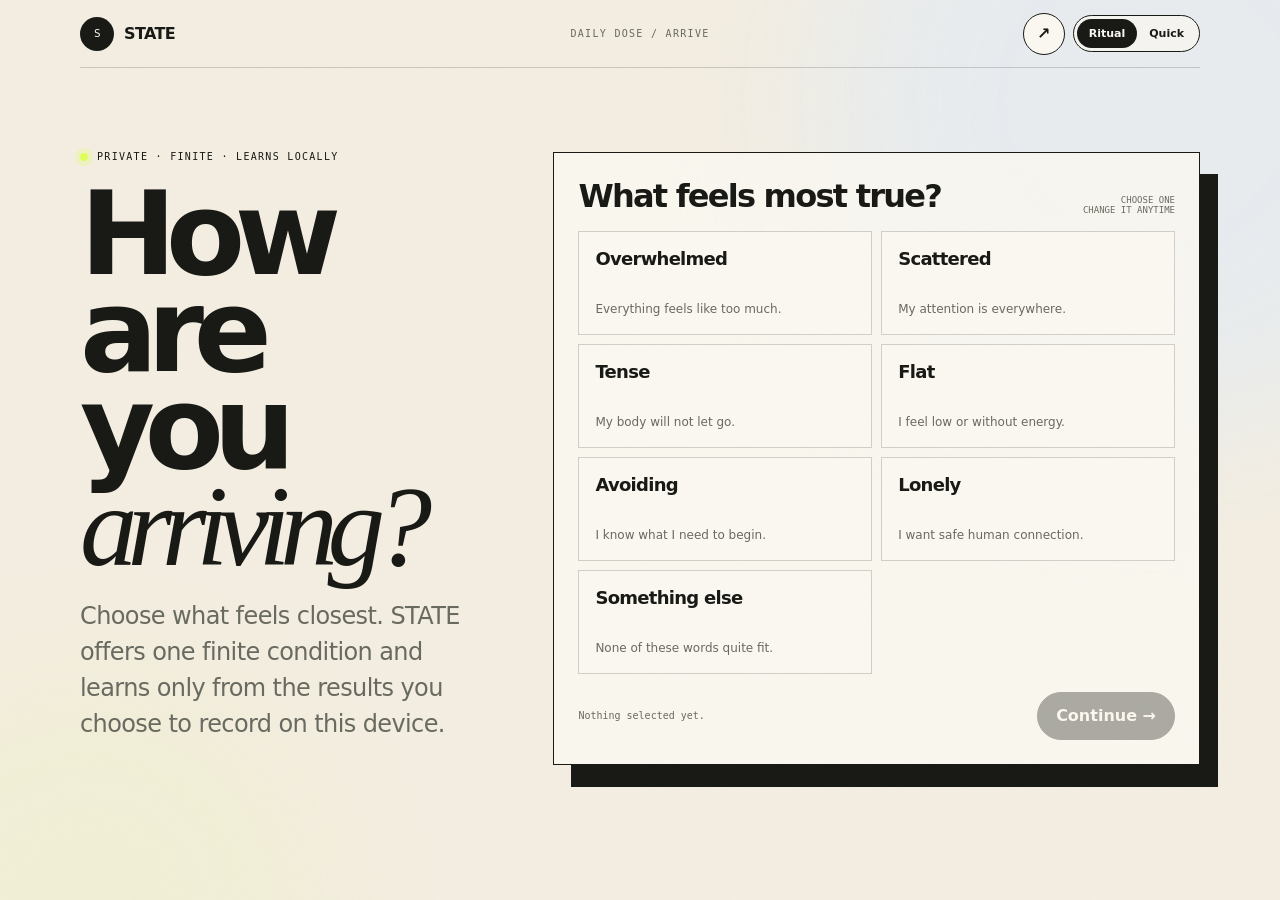
==== commit 48434020: "Load V6.5 formula data before learning logic" ====
--- a/v65/index.html
+++ b/v65/index.html
@@ -91,6 +91,7 @@
 <section class="final hidden" id="final"><div><span class="mark" style="margin:auto;background:var(--acid);color:var(--ink)">S</span><div class="micro" style="margin-top:24px">STATE HAS ENDED</div><h2>Go use<br>the hour.</h2><p>Close this tab. STATE will learn only if you choose to answer later.</p><button class="button" style="border-color:#f8f4ea;color:#f8f4ea;margin-top:18px" onclick="location.reload()">Return later</button></div></section>
 <div class="toast" id="toast"></div>
 
+<script src="data.js"></script>
 <script src="app.js"></script>
 </body>
 </html>
--- a/v65/mobile.css
+++ b/v65/mobile.css
@@ -0,0 +1,59 @@
+:root{
+      --paper:#f4eee2;--paper2:#fbf8f1;--ink:#171814;--muted:#68695f;--line:rgba(23,24,20,.18);
+      --acid:#dfff57;--accent:#9bcaff;--accent2:#d8eaff;--good:#9ed0a8;--warn:#e8c96c;--danger:#ef8062;
+      --shadow:0 24px 70px rgba(28,27,21,.13);--serif:Iowan Old Style,Baskerville,Georgia,serif;
+      --mono:"SFMono-Regular",Consolas,monospace;--safe-top:env(safe-area-inset-top,0px);--safe-bottom:env(safe-area-inset-bottom,0px)
+    }
+    *{box-sizing:border-box}
+    html{scroll-behavior:smooth;background:var(--paper)}
+    body{margin:0;background:var(--paper);color:var(--ink);font-family:Inter,ui-sans-serif,system-ui,-apple-system,"Segoe UI",sans-serif;min-height:100dvh;overflow-x:hidden}
+    button,input,textarea{font:inherit;color:inherit}button{cursor:pointer}a{color:inherit}
+    .grain{position:fixed;inset:0;z-index:500;pointer-events:none;opacity:.03;background-image:url("data:image/svg+xml,%3Csvg xmlns='http://www.w3.org/2000/svg' width='180' height='180'%3E%3Cfilter id='n'%3E%3CfeTurbulence type='fractalNoise' baseFrequency='.82' numOctaves='3'/%3E%3C/filter%3E%3Crect width='100%25' height='100%25' filter='url(%23n)'/%3E%3C/svg%3E")}
+    .ambient{position:fixed;inset:0;pointer-events:none;overflow:hidden}.ambient:before,.ambient:after{content:"";position:absolute;border-radius:50%;filter:blur(75px);opacity:.44;transition:background .5s}
+    .ambient:before{width:52vw;height:52vw;background:var(--accent2);right:-16vw;top:-18vw}.ambient:after{width:38vw;height:38vw;background:rgba(223,255,87,.18);left:-12vw;bottom:-20vw}
+    .shell{width:min(1120px,calc(100% - 36px));margin:auto;position:relative;z-index:1}
+    .topbar{height:68px;padding-top:var(--safe-top);display:grid;grid-template-columns:1fr auto 1fr;align-items:center;border-bottom:1px solid var(--line);position:relative;z-index:30}
+    .brand{display:flex;align-items:center;gap:10px;font-weight:900;letter-spacing:-.04em}.mark{width:34px;height:34px;border-radius:50%;display:grid;place-items:center;background:var(--ink);color:var(--paper2);font:11px var(--mono)}
+    .chapter{font:10px var(--mono);letter-spacing:.13em;text-transform:uppercase;color:var(--muted)}
+    .top-actions{justify-self:end;display:flex;align-items:center;gap:8px}.mode-toggle{display:flex;border:1px solid var(--ink);border-radius:999px;padding:3px;background:rgba(251,248,241,.7)}
+    .mode-toggle button{border:0;background:transparent;border-radius:999px;padding:8px 12px;font-size:11px;font-weight:850}.mode-toggle button.active{background:var(--ink);color:var(--paper2)}
+    .icon-button{border:1px solid var(--ink);background:var(--paper2);min-width:42px;height:42px;border-radius:50%;font-weight:900}
+    .screen{min-height:calc(100dvh - 68px);display:grid;align-items:center;padding:42px 0 94px}.screen.hidden{display:none}
+    .eyebrow,.micro{font:10px/1.45 var(--mono);letter-spacing:.13em;text-transform:uppercase}.eyebrow{display:flex;align-items:center;gap:9px}.eyebrow:before{content:"";width:8px;height:8px;border-radius:50%;background:var(--acid);box-shadow:0 0 0 5px rgba(223,255,87,.24)}
+    h1{font-size:clamp(66px,9vw,120px);line-height:.84;letter-spacing:-.09em;margin:22px 0}h1 em,h2 em{font-family:var(--serif);font-weight:400}
+    .lead{font-size:clamp(18px,2vw,24px);line-height:1.5;color:var(--muted);letter-spacing:-.025em;max-width:620px}
+    .arrival-grid{display:grid;grid-template-columns:.78fr 1.22fr;gap:60px;align-items:center}.selector{border:1px solid var(--ink);background:rgba(251,248,241,.84);box-shadow:18px 22px 0 var(--ink);padding:24px}
+    .selector-head{display:flex;justify-content:space-between;gap:18px;align-items:end;margin-bottom:16px}.selector-head h2{font-size:32px;letter-spacing:-.055em;margin:0}.selector-head span{font:9px var(--mono);color:var(--muted);text-align:right}
+    .state-list{display:grid;grid-template-columns:1fr 1fr;gap:9px}.state-card{border:1px solid var(--line);background:var(--paper2);padding:16px;text-align:left;min-height:104px;display:flex;flex-direction:column;justify-content:space-between;transition:.16s;position:relative;touch-action:manipulation}
+    .state-card:hover{transform:translateY(-2px);border-color:var(--ink)}.state-card:focus-visible{outline:3px solid var(--acid);outline-offset:3px}.state-card.selected{background:var(--accent);border-color:var(--ink);box-shadow:5px 6px 0 var(--ink)}
+    .state-card.selected:after{content:"✓";position:absolute;right:12px;top:10px;width:24px;height:24px;border-radius:50%;background:var(--ink);color:var(--paper2);display:grid;place-items:center;font-size:11px}.state-card strong{font-size:18px;letter-spacing:-.04em}.state-card span{font-size:12px;color:var(--muted);line-height:1.35;max-width:210px}
+    .other-input{display:none;margin-top:10px}.other-input.show{display:block}.other-input textarea{width:100%;min-height:82px;border:1px solid var(--ink);background:var(--paper2);padding:13px;resize:vertical}
+    .selector-actions{display:flex;align-items:center;justify-content:space-between;gap:14px;margin-top:18px}.hint{font:10px var(--mono);color:var(--muted)}
+    .button{border:1px solid var(--ink);border-radius:999px;background:transparent;min-height:48px;padding:12px 18px;font-weight:850;transition:.16s;touch-action:manipulation}.button:hover:not(:disabled){transform:translateY(-2px)}.button.primary{background:var(--ink);color:var(--paper2)}.button.acid{background:var(--acid)}.button:disabled{opacity:.35;cursor:not-allowed}
+    .recognition-grid,.recommend-grid,.return-grid,.patterns-grid{display:grid;grid-template-columns:1fr 1fr;gap:58px;align-items:center}.recognition-copy h2,.recommend-copy h2,.return-copy h2,.patterns-copy h2{font-size:clamp(52px,6.5vw,88px);line-height:.9;letter-spacing:-.08em;margin:20px 0}.recognition-copy p,.recommend-copy p,.return-copy p,.patterns-copy p{font-size:18px;line-height:1.6;color:var(--muted)}
+    .room-scene{height:570px;border:1px solid var(--ink);position:relative;overflow:hidden;background:linear-gradient(160deg,var(--accent2),var(--paper2) 72%);box-shadow:var(--shadow)}.window{position:absolute;left:8%;top:9%;width:46%;height:44%;border:2px solid var(--ink);background:linear-gradient(145deg,#dbeeff,#f7efcc)}
+    .window:before,.window:after{content:"";position:absolute;background:var(--ink)}.window:before{width:2px;height:100%;left:50%}.window:after{height:2px;width:100%;top:50%}.light{position:absolute;left:25%;top:31%;width:75%;height:55%;background:linear-gradient(130deg,rgba(255,244,195,.6),transparent 65%);clip-path:polygon(0 0,100% 33%,88% 100%,12% 82%)}
+    .bench{position:absolute;left:12%;right:12%;bottom:15%;height:16%;background:#bc835f;border:2px solid var(--ink);box-shadow:12px 14px 0 var(--ink)}.vessel{position:absolute;right:16%;bottom:24%;width:162px;height:238px;border:2px solid var(--ink);border-radius:82px 82px 28px 28px;background:linear-gradient(150deg,var(--paper2),var(--accent));box-shadow:14px 17px 0 var(--ink);display:flex;flex-direction:column;align-items:center;justify-content:center;text-align:center;padding:16px;transform:rotate(2deg)}
+    .vessel:before{content:"";position:absolute;top:-26px;width:70px;height:36px;border:2px solid var(--ink);background:var(--paper2)}.vessel small{font:9px var(--mono)}.vessel b{font-size:36px;letter-spacing:-.07em;margin:14px 0 0}.vessel strong{font:78px/.8 var(--serif);font-weight:400}.vessel span{font:9px var(--mono)}
+    .recommend-card,.return-card,.patterns-card{border:1px solid var(--ink);background:var(--paper2);padding:26px;box-shadow:16px 19px 0 var(--ink)}.formula-lockup{display:grid;grid-template-columns:1fr auto;align-items:end;border-bottom:1px solid var(--line);padding-bottom:20px}.formula-lockup strong{font-size:54px;line-height:.85;letter-spacing:-.075em}.formula-lockup .number{font:92px/.75 var(--serif)}.formula-unit{margin:16px 0;font:10px var(--mono);letter-spacing:.1em}
+    .personal-evidence{border:1px solid var(--ink);background:linear-gradient(145deg,rgba(155,202,255,.24),rgba(223,255,87,.14));padding:15px;margin:18px 0}.personal-evidence .label{font:9px var(--mono);letter-spacing:.12em}.personal-evidence strong{display:block;font-size:21px;letter-spacing:-.04em;margin:8px 0}.personal-evidence p{font-size:12px;line-height:1.55;color:var(--muted);margin:0}.personal-evidence.caution{background:rgba(239,128,98,.14)}
+    .dose-options{display:grid;grid-template-columns:1fr 1fr;gap:9px;margin-top:20px}.dose-option{border:1px solid var(--ink);background:transparent;padding:16px;text-align:left;min-height:76px}.dose-option.active{background:var(--acid);box-shadow:5px 6px 0 var(--ink)}.dose-option strong{display:block}.dose-option span{font-size:12px;color:var(--muted)}
+    .science-drawer{margin-top:14px;border-top:1px solid var(--line)}.science-drawer summary{list-style:none;padding:15px 0;font-weight:850;cursor:pointer}.science-drawer summary::-webkit-details-marker{display:none}.science-content{display:grid;grid-template-columns:1fr 1fr;gap:12px;padding-bottom:8px}.science-block{border:1px solid var(--line);padding:14px;background:rgba(155,202,255,.14)}.science-block b{display:block;margin-bottom:8px}.science-block p,.science-block a{font-size:12px;line-height:1.55;color:var(--muted)}
+    .before-box{margin:18px 0 0;border-top:1px solid var(--line);padding-top:17px}.range-row{display:grid;grid-template-columns:1fr 44px;align-items:center;gap:12px}input[type="range"]{width:100%;accent-color:var(--ink);min-height:42px}output{width:42px;height:42px;border:1px solid var(--ink);border-radius:50%;display:grid;place-items:center;font-weight:900}
+    .practice{position:fixed;inset:0;z-index:900;background:#10130f;color:#f8f4ea;display:grid;grid-template-rows:auto 1fr auto;padding:calc(16px + var(--safe-top)) 18px calc(16px + var(--safe-bottom));overflow:hidden}.practice.hidden{display:none}.practice-top,.practice-bottom{display:flex;align-items:center;justify-content:space-between;gap:14px}.practice-brand{display:flex;align-items:center;gap:9px;font-weight:900}.practice-brand i{width:30px;height:30px;border-radius:50%;background:var(--acid);color:#10130f;display:grid;place-items:center;font:10px var(--mono);font-style:normal}.practice-time{font:13px var(--mono);letter-spacing:.12em}.practice-exit{border:0;background:transparent;color:rgba(248,244,234,.72);min-height:44px;padding:8px;font-size:12px}.practice-main{display:grid;place-items:center;text-align:center;min-height:0}.practice-core{display:flex;flex-direction:column;align-items:center}.orb-wrap{width:min(54dvh,410px);height:min(54dvh,410px);display:grid;place-items:center;position:relative}.progress-ring{position:absolute;inset:-9px;border-radius:50%;background:conic-gradient(var(--acid) var(--progress,0%),rgba(248,244,234,.11) 0);mask:radial-gradient(farthest-side,transparent calc(100% - 3px),#000 0);-webkit-mask:radial-gradient(farthest-side,transparent calc(100% - 3px),#000 0)}
+    .orb-ring{position:absolute;inset:0;border:1px solid rgba(248,244,234,.24);border-radius:50%}.orb-ring:before,.orb-ring:after{content:"";position:absolute;border-radius:50%;border:1px solid rgba(248,244,234,.14)}.orb-ring:before{inset:13%}.orb-ring:after{inset:28%}.orb{width:48%;height:48%;border-radius:50%;background:radial-gradient(circle at 35% 30%,#eef8ff,var(--accent));box-shadow:0 0 80px rgba(155,202,255,.35);transition:transform 1s linear}.practice[data-phase="inhale"] .orb{transform:scale(1.42)}.practice[data-phase="exhale"] .orb{transform:scale(.82)}.phase{position:absolute;display:grid;gap:5px}.phase span{font:10px var(--mono);letter-spacing:.16em}.phase strong{font:70px/.8 var(--serif);font-weight:400}.practice-guidance{font:clamp(23px,3vw,38px)/1.16 var(--serif);max-width:760px;margin:20px 0 0}.practice-sub{font-size:12px;color:rgba(248,244,234,.55);margin-top:10px}.wake-status{font:9px var(--mono);color:rgba(248,244,234,.45);margin-top:8px}.practice-bottom{justify-content:center}.practice .button{border-color:#f8f4ea;color:#f8f4ea}.practice .button.acid{border-color:#10130f;color:#10130f}
+    .question{margin-bottom:20px}.question label,.question legend{display:block;font-weight:850;margin-bottom:9px}.score-row{display:grid;grid-template-columns:repeat(5,1fr);gap:7px}.score-row input{position:absolute;opacity:0}.score-row span{height:48px;border:1px solid var(--line);display:grid;place-items:center}.score-row input:checked+span{background:var(--acid);border-color:var(--ink)}textarea.note{width:100%;min-height:88px;border:1px solid var(--ink);background:var(--paper);padding:13px;resize:vertical}
+    .next-action-grid{display:grid;grid-template-columns:1fr 1fr;gap:7px}.next-action-grid input{position:absolute;opacity:0}.next-action-grid span{min-height:48px;border:1px solid var(--line);display:grid;place-items:center;padding:8px;text-align:center;font-size:12px}.next-action-grid input:checked+span{background:var(--accent);border-color:var(--ink)}
+    .door-stage{height:530px;position:relative;background:linear-gradient(160deg,var(--accent2),var(--paper2));border:1px solid var(--ink);overflow:hidden}.open-door{position:absolute;left:50%;bottom:0;transform:translateX(-50%);width:200px;height:360px;border:3px solid var(--ink);border-bottom:0;border-radius:100px 100px 0 0;background:#12140f;box-shadow:0 0 0 16px rgba(255,255,255,.28),0 0 100px rgba(223,255,87,.35)}.open-door:after{content:"";position:absolute;inset:28px;background:linear-gradient(180deg,#dfff57,#fff5bc 58%,#f5b779)}.door-floor{position:absolute;left:0;right:0;bottom:0;height:23%;background:#c7916d;border-top:2px solid var(--ink)}
+    .patterns-card{align-self:stretch}.metric-grid{display:grid;grid-template-columns:1fr 1fr;gap:9px}.metric{border:1px solid var(--line);padding:15px;min-height:112px;background:var(--paper)}.metric span{font:9px var(--mono);letter-spacing:.09em}.metric strong{display:block;font-size:32px;letter-spacing:-.06em;margin-top:10px}.metric p{font-size:11px;color:var(--muted);line-height:1.45;margin:5px 0 0}.insight-list{display:grid;gap:9px;margin-top:16px}.insight{border-top:1px solid var(--line);padding-top:13px}.insight b{display:block;margin-bottom:5px}.insight p{font-size:12px;color:var(--muted);line-height:1.5;margin:0}.data-actions{display:flex;gap:9px;flex-wrap:wrap;margin-top:18px}
+    .followup{position:fixed;inset:0;z-index:950;background:rgba(17,20,15,.7);backdrop-filter:blur(10px);display:grid;place-items:end center;padding:18px}.followup.hidden{display:none}.followup-card{width:min(620px,100%);background:var(--paper2);border:1px solid var(--ink);box-shadow:12px 14px 0 var(--ink);padding:22px;margin-bottom:var(--safe-bottom)}.followup-card h2{font-size:38px;letter-spacing:-.06em;margin:8px 0}.followup-card p{color:var(--muted);line-height:1.55}.followup-actions{display:flex;justify-content:space-between;gap:10px;align-items:center;margin-top:18px}
+    .bottom-dock{display:none}.final{position:fixed;inset:0;z-index:1000;background:#11140f;color:#f8f4ea;display:grid;place-items:center;text-align:center;padding:30px}.final.hidden{display:none}.final h2{font:clamp(58px,10vw,116px)/.88 var(--serif);letter-spacing:-.06em;margin:22px 0}.final p{color:rgba(248,244,234,.65);font-size:18px;line-height:1.6}.toast{position:fixed;left:50%;bottom:calc(20px + var(--safe-bottom));transform:translate(-50%,20px);background:var(--ink);color:var(--paper2);padding:12px 16px;border-radius:999px;font-size:12px;opacity:0;pointer-events:none;transition:.2s;z-index:1100}.toast.show{opacity:1;transform:translate(-50%,0)}
+    @media(max-width:900px){.topbar{grid-template-columns:1fr auto}.chapter{display:none}.arrival-grid,.recognition-grid,.recommend-grid,.return-grid,.patterns-grid{grid-template-columns:1fr;gap:32px}.screen{align-items:start;padding-top:32px}.room-scene,.door-stage{height:460px}.state-list{grid-template-columns:1fr 1fr}.selector{box-shadow:10px 12px 0 var(--ink)}.science-content,.dose-options{grid-template-columns:1fr}.patterns-copy{display:none}}
+    @media(max-width:620px){
+      .shell{width:min(100% - 20px,1120px)}.topbar{height:58px}.brand span:last-child{display:none}.top-actions .icon-button{display:none}.mode-toggle button{font-size:10px;padding:7px 10px}.screen{min-height:calc(100dvh - 58px);padding:24px 0 calc(100px + var(--safe-bottom))}
+      h1{font-size:clamp(58px,18vw,88px);margin:16px 0}.lead{font-size:17px}.arrival-grid{gap:22px}.selector{padding:14px;border-radius:18px;box-shadow:none}.selector-head{display:block;margin-bottom:12px}.selector-head h2{font-size:25px}.selector-head span{display:block;text-align:left;margin-top:5px}.state-list{grid-template-columns:1fr;gap:7px}.state-card{min-height:72px;padding:13px 48px 13px 13px;border-radius:14px}.state-card strong{font-size:17px}.state-card span{font-size:11px;max-width:none}.selector-actions{position:sticky;bottom:calc(70px + var(--safe-bottom));background:linear-gradient(180deg,rgba(251,248,241,0),var(--paper2) 24%);margin:4px -2px -2px;padding:22px 2px 2px;z-index:5}.selector-actions .button{min-width:130px}.hint{max-width:150px}
+      .recognition-copy h2,.recommend-copy h2,.return-copy h2,.patterns-copy h2{font-size:50px}.recognition-copy p,.recommend-copy p,.return-copy p{font-size:16px}.room-scene{height:350px;border-radius:18px}.vessel{width:124px;height:190px;right:9%;bottom:22%}.vessel strong{font-size:60px}.recommend-card,.return-card,.patterns-card{padding:17px;border-radius:18px;box-shadow:none}.formula-lockup strong{font-size:44px}.formula-lockup .number{font-size:78px}.personal-evidence{border-radius:14px}.dose-options{grid-template-columns:1fr 1fr}.dose-option{min-height:72px;padding:13px;border-radius:13px}.science-content{grid-template-columns:1fr}.next-action-grid{grid-template-columns:1fr 1fr}
+      .practice{padding:calc(10px + var(--safe-top)) 12px calc(12px + var(--safe-bottom))}.practice-top{align-items:center}.practice-brand span{font-size:12px}.orb-wrap{width:min(78vw,350px);height:min(78vw,350px)}.phase strong{font-size:62px}.practice-guidance{font-size:25px;max-width:94vw;margin-top:16px}.practice-sub{max-width:90vw;line-height:1.45}.practice-bottom{display:grid;grid-template-columns:1fr 1fr;width:100%}.practice-bottom .button{width:100%;min-height:52px}.followup{padding:10px}.followup-card{padding:18px;border-radius:20px 20px 8px 8px;box-shadow:none}.followup-card h2{font-size:32px}.metric-grid{grid-template-columns:1fr 1fr}.metric{min-height:100px;padding:12px}.metric strong{font-size:28px}
+      .bottom-dock{position:fixed;left:10px;right:10px;bottom:calc(8px + var(--safe-bottom));z-index:80;background:rgba(251,248,241,.92);backdrop-filter:blur(18px);border:1px solid var(--ink);border-radius:18px;display:grid;grid-template-columns:1fr 1fr;padding:5px;box-shadow:0 12px 40px rgba(17,20,15,.18)}.bottom-dock button{border:0;background:transparent;min-height:48px;border-radius:13px;font-size:11px;font-weight:850}.bottom-dock button.active{background:var(--ink);color:var(--paper2)}
+    }
+    @media(prefers-reduced-motion:reduce){*{scroll-behavior:auto!important;animation:none!important;transition:none!important}.orb{transition:none}}
